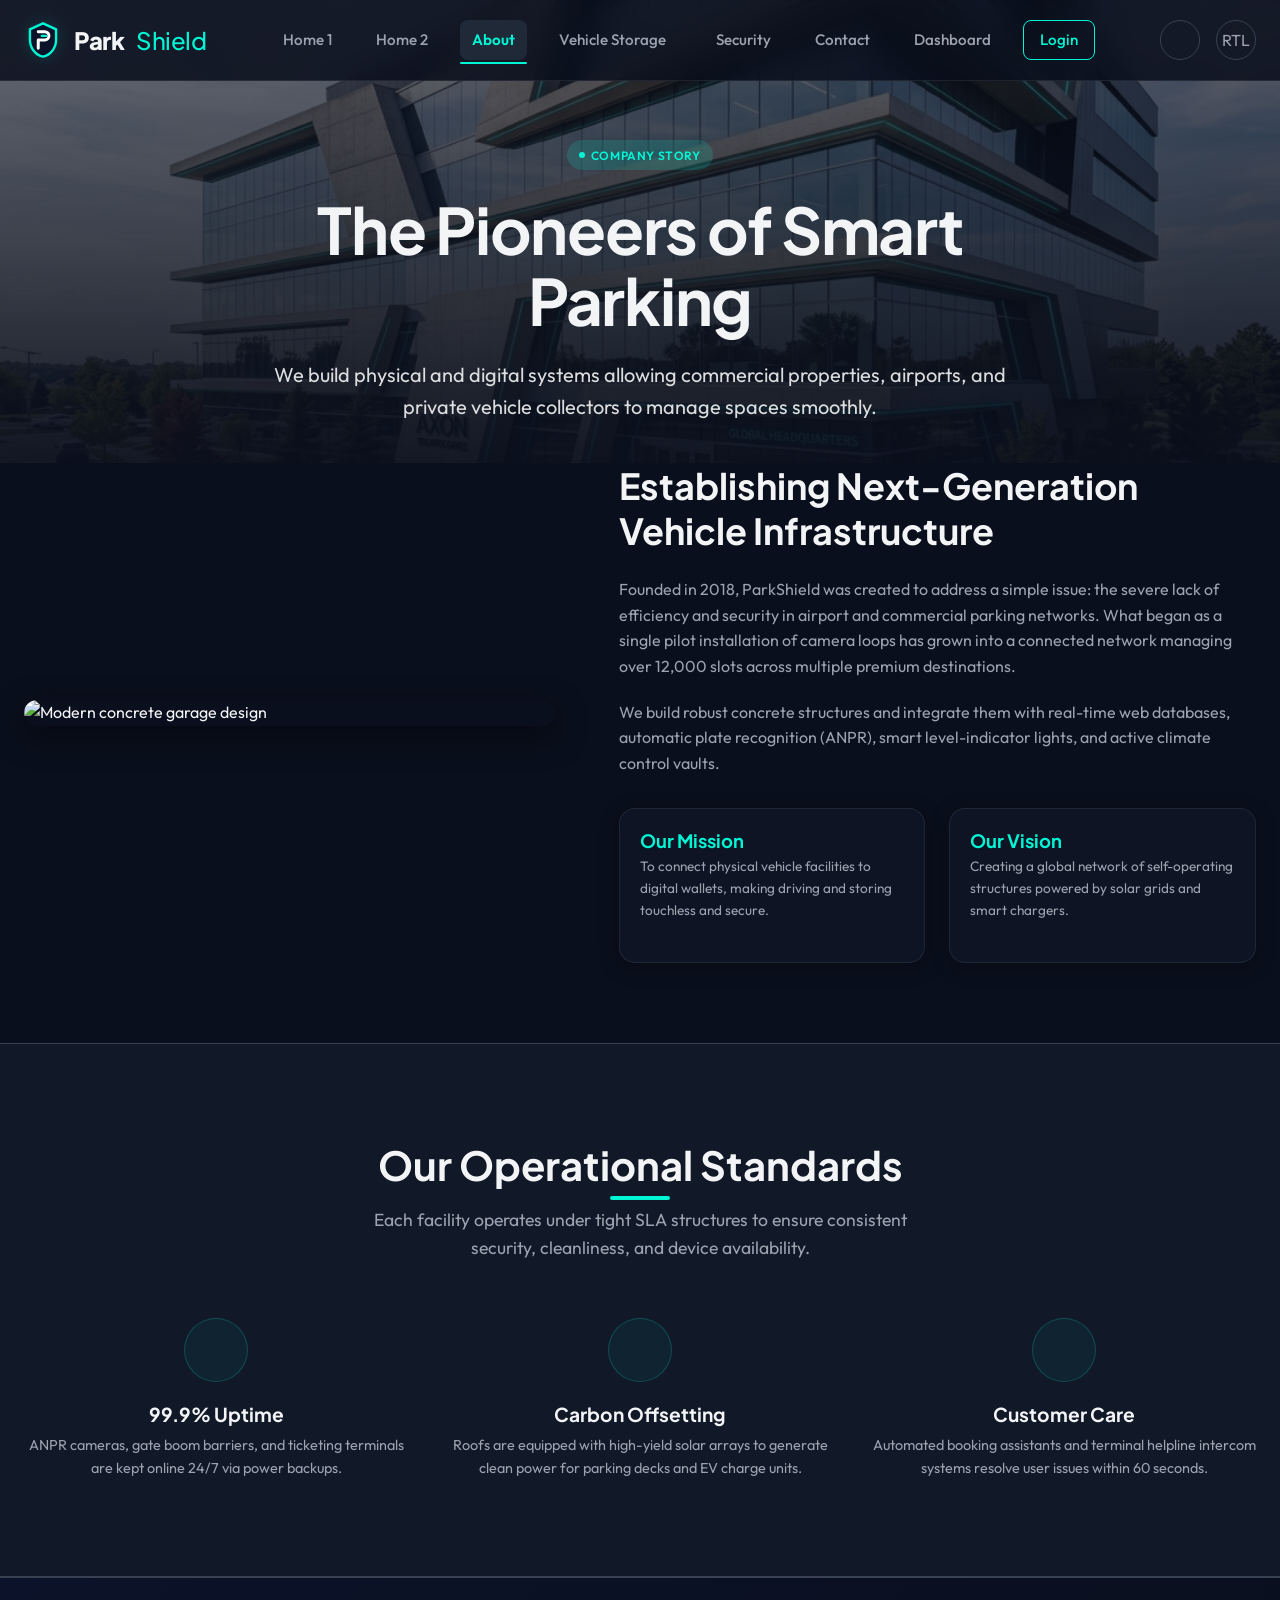
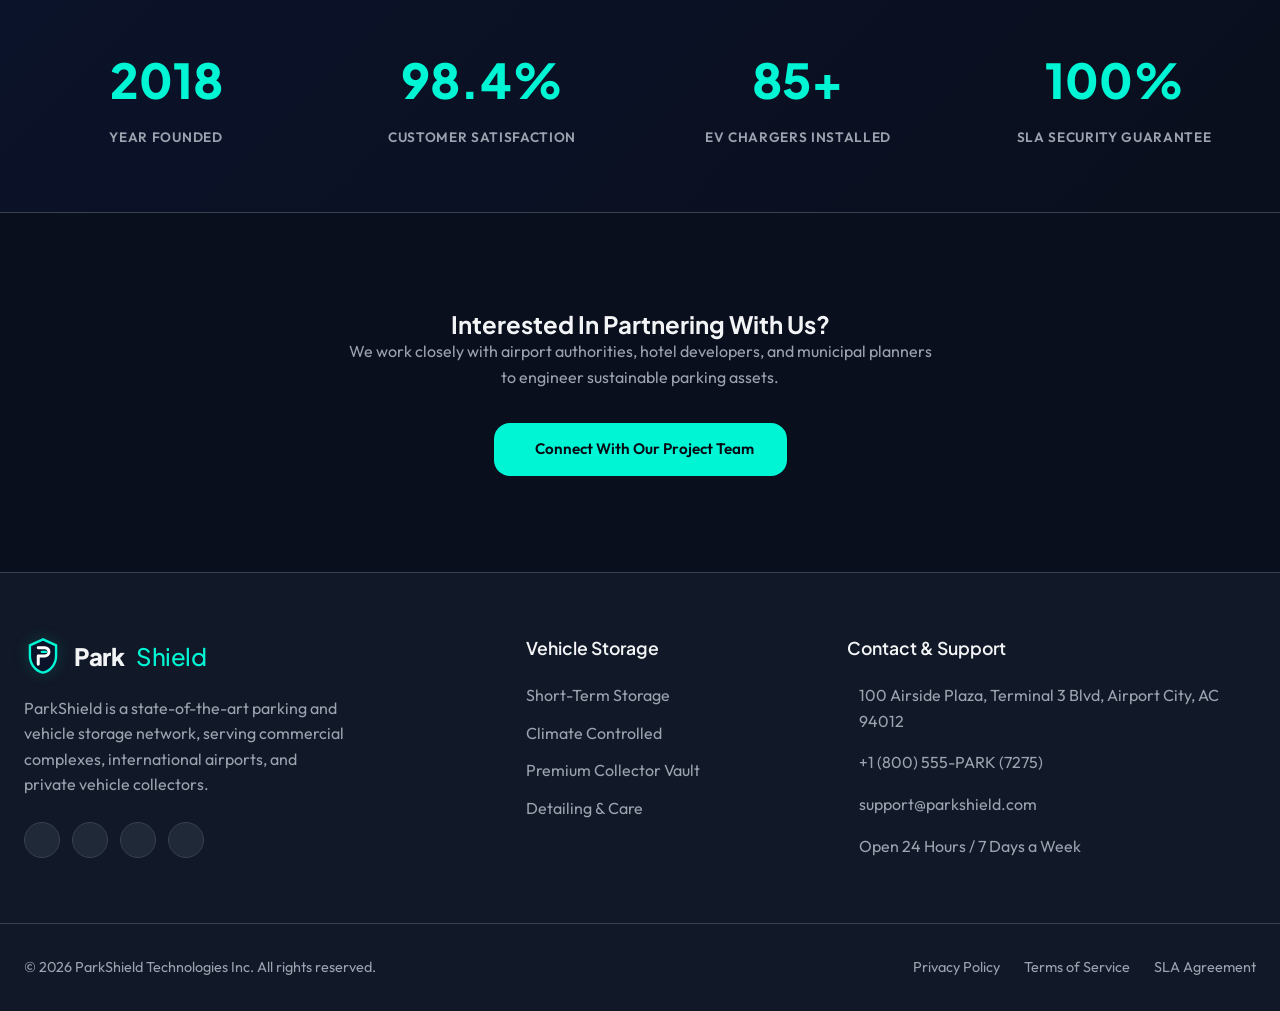
==== about.html @ 774e169b "index" ====
<!DOCTYPE html>
<html lang="en" data-theme="dark">
<head>
  <meta charset="UTF-8">
  <meta name="viewport" content="width=device-width, initial-scale=1.0">
  <title>ParkShield | Company History, Mission &amp; Standards</title>
  <meta name="description" content="Read the story behind ParkShield. From small local garages to international airport terminals, discover our mission to secure modern mobility infrastructure.">
  <link rel="stylesheet" href="styles.css">
  <link rel="icon" type="image/svg+xml" href="favicon.svg">
</head>
<body>

  <!-- Header / Navbar -->
  <header class="site-header">
    <div class="container navbar">
      <a href="index.html" class="logo">
        <svg class="logo-svg" viewBox="0 0 32 32" fill="none" xmlns="http://www.w3.org/2000/svg">
          <path d="M16 2L5 7v9c0 6.63 4.7 12.83 11 14 6.3-1.17 11-7.37 11-14V7L16 2z" fill="#0b132b" stroke="var(--color-accent)" stroke-width="2"/>
          <path d="M12 9h5.5a3.5 3.5 0 010 7H12v7" stroke="#ffffff" stroke-width="2.5" stroke-linecap="round" stroke-linejoin="round"/>
          <path d="M15 12.5h3.5" stroke="var(--color-accent)" stroke-width="2" stroke-linecap="round"/>
        </svg>
        Park<span>Shield</span>
      </a>
      
      <nav class="nav-container">
        <button class="mobile-menu-btn" id="mobile-menu-btn" aria-label="Toggle menu">
          <span></span>
          <span></span>
          <span></span>
        </button>
        <ul class="nav-menu" id="nav-menu">
          <li class="nav-item"><a href="index.html" class="nav-link">Home 1</a></li>
          <li class="nav-item"><a href="home2.html" class="nav-link">Home 2</a></li>
          <li class="nav-item"><a href="about.html" class="nav-link">About</a></li>
          
          <li class="nav-item">
            <a href="storage.html" class="nav-link">Vehicle Storage <i class="fas fa-chevron-down" style="font-size:0.75rem; margin-left:2px;"></i></a>
            <ul class="dropdown-menu">
              <li class="dropdown-item"><a href="storage.html#short-term">Short-Term Storage</a></li>
              <li class="dropdown-item"><a href="storage.html#long-term">Long-Term Storage</a></li>
              <li class="dropdown-item"><a href="storage.html#premium">Premium Storage</a></li>
            </ul>
          </li>
          
          <li class="nav-item"><a href="security.html" class="nav-link">Security</a></li>
          <li class="nav-item"><a href="contact.html" class="nav-link">Contact</a></li>
          <li class="nav-item"><a href="dashboard.html" class="nav-link">Dashboard</a></li>
          <li class="nav-item"><a href="login.html" class="nav-link" style="border:1px solid var(--color-accent); color:var(--color-accent); padding:0.4rem 1rem;">Login</a></li>
        </ul>
      </nav>
      
      <div class="navbar-actions">
        <button class="theme-toggle" id="theme-toggle" aria-label="Toggle Theme">
          <i class="fas fa-sun"></i>
        </button>
        <button class="rtl-toggle" id="rtl-toggle" aria-label="Toggle RTL">
          <span>RTL</span>
        </button>
      </div>
    </div>
  </header>

  <!-- Page Header -->
  <section class="hero-about">
    <div class="container hero-h2-content">
      <div class="badge badge-accent" style="margin-bottom: 1.5rem;">
        <span class="badge-dot"></span> Company Story
      </div>
      <h1>The Pioneers of Smart Parking</h1>
      <p>
        We build physical and digital systems allowing commercial properties, airports, and private vehicle collectors to manage spaces smoothly.
      </p>
    </div>
  </section>

  <!-- Company Story Row -->
  <section class="container" style="margin-bottom: 5rem;">
    <div class="about-company-row grid">
      <div>
        <img src="https://images.unsplash.com/photo-1590674899484-d5640e854abe?auto=format&fit=crop&w=800&q=80" alt="Modern concrete garage design" style="border-radius: var(--radius-lg); box-shadow: var(--shadow-lg); width:100%;">
      </div>
      <div>
        <h2>Establishing Next-Generation Vehicle Infrastructure</h2>
        <p>
          Founded in 2018, ParkShield was created to address a simple issue: the severe lack of efficiency and security in airport and commercial parking networks. What began as a single pilot installation of camera loops has grown into a connected network managing over 12,000 slots across multiple premium destinations.
        </p>
        <p>
          We build robust concrete structures and integrate them with real-time web databases, automatic plate recognition (ANPR), smart level-indicator lights, and active climate control vaults.
        </p>
        <div style="display:flex; gap:1.5rem; margin-top:2rem;">
          <div class="glass-card" style="padding:1.25rem; flex:1;">
            <h4 style="font-size:1.15rem; color:var(--color-accent); margin-bottom:0.25rem;">Our Mission</h4>
            <p style="font-size:0.85rem; color:var(--text-secondary);">To connect physical vehicle facilities to digital wallets, making driving and storing touchless and secure.</p>
          </div>
          <div class="glass-card" style="padding:1.25rem; flex:1;">
            <h4 style="font-size:1.15rem; color:var(--color-accent); margin-bottom:0.25rem;">Our Vision</h4>
            <p style="font-size:0.85rem; color:var(--text-secondary);">Creating a global network of self-operating structures powered by solar grids and smart chargers.</p>
          </div>
        </div>
      </div>
    </div>
  </section>

  <!-- Facility Standards & Expertise -->
  <section class="section-padding" style="background-color: var(--bg-secondary); border-top: 1px solid var(--border-color); border-bottom: 1px solid var(--border-color);">
    <div class="container">
      <div class="text-center">
        <h2 class="section-title">Our Operational Standards</h2>
        <p class="section-subtitle">
          Each facility operates under tight SLA structures to ensure consistent security, cleanliness, and device availability.
        </p>
      </div>

      <div class="grid" style="grid-template-columns: repeat(auto-fit, minmax(280px, 1fr)); gap: 2.5rem; margin-top: 1rem;">
        <div style="text-align: center;">
          <div style="width:64px; height:64px; border-radius:50%; background:rgba(0, 245, 212, 0.05); border:1px solid rgba(0, 245, 212, 0.2); display:flex; align-items:center; justify-content:center; margin:0 auto 1.25rem auto; color:var(--color-accent); font-size:1.5rem;">
            <i class="fas fa-arrows-spin"></i>
          </div>
          <h4 style="font-size:1.2rem; margin-bottom:0.5rem;">99.9% Uptime</h4>
          <p style="color:var(--text-secondary); font-size:0.9rem;">ANPR cameras, gate boom barriers, and ticketing terminals are kept online 24/7 via power backups.</p>
        </div>

        <div style="text-align: center;">
          <div style="width:64px; height:64px; border-radius:50%; background:rgba(0, 245, 212, 0.05); border:1px solid rgba(0, 245, 212, 0.2); display:flex; align-items:center; justify-content:center; margin:0 auto 1.25rem auto; color:var(--color-accent); font-size:1.5rem;">
            <i class="fas fa-droplet"></i>
          </div>
          <h4 style="font-size:1.2rem; margin-bottom:0.5rem;">Carbon Offsetting</h4>
          <p style="color:var(--text-secondary); font-size:0.9rem;">Roofs are equipped with high-yield solar arrays to generate clean power for parking decks and EV charge units.</p>
        </div>

        <div style="text-align: center;">
          <div style="width:64px; height:64px; border-radius:50%; background:rgba(0, 245, 212, 0.05); border:1px solid rgba(0, 245, 212, 0.2); display:flex; align-items:center; justify-content:center; margin:0 auto 1.25rem auto; color:var(--color-accent); font-size:1.5rem;">
            <i class="fas fa-heart-pulse"></i>
          </div>
          <h4 style="font-size:1.2rem; margin-bottom:0.5rem;">Customer Care</h4>
          <p style="color:var(--text-secondary); font-size:0.9rem;">Automated booking assistants and terminal helpline intercom systems resolve user issues within 60 seconds.</p>
        </div>
      </div>
    </div>
  </section>

  <!-- Metrics Statistics banner -->
  <section class="stats-banner">
    <div class="container stats-grid grid">
      <div class="stat-item">
        <div class="stat-value">2018</div>
        <div class="stat-label">Year Founded</div>
      </div>
      <div class="stat-item">
        <div class="stat-value">98.4%</div>
        <div class="stat-label">Customer Satisfaction</div>
      </div>
      <div class="stat-item">
        <div class="stat-value">85+</div>
        <div class="stat-label">EV Chargers Installed</div>
      </div>
      <div class="stat-item">
        <div class="stat-value">100%</div>
        <div class="stat-label">SLA Security Guarantee</div>
      </div>
    </div>
  </section>

  <!-- Final CTA Callout -->
  <section class="section-padding container text-center">
    <h2>Interested In Partnering With Us?</h2>
    <p style="color: var(--text-secondary); max-width:600px; margin: 0 auto 2rem auto;">
      We work closely with airport authorities, hotel developers, and municipal planners to engineer sustainable parking assets.
    </p>
    <a href="contact.html" class="btn btn-primary"><i class="fas fa-envelope-open-text"></i> Connect With Our Project Team</a>
  </section>

  <!-- Footer -->
  <footer class="site-footer">
    <div class="container footer-grid grid">
      <div class="footer-brand">
        <a href="index.html" class="logo">
          <svg class="logo-svg" viewBox="0 0 32 32" fill="none" xmlns="http://www.w3.org/2000/svg">
            <path d="M16 2L5 7v9c0 6.63 4.7 12.83 11 14 6.3-1.17 11-7.37 11-14V7L16 2z" fill="#0b132b" stroke="var(--color-accent)" stroke-width="2"/>
            <path d="M12 9h5.5a3.5 3.5 0 010 7H12v7" stroke="#ffffff" stroke-width="2.5" stroke-linecap="round" stroke-linejoin="round"/>
            <path d="M15 12.5h3.5" stroke="var(--color-accent)" stroke-width="2" stroke-linecap="round"/>
          </svg>
          Park<span>Shield</span>
        </a>
        <p class="footer-description">
          ParkShield is a state-of-the-art parking and vehicle storage network, serving commercial complexes, international airports, and private vehicle collectors.
        </p>
        <div class="social-links">
          <a href="#" class="social-link" aria-label="Facebook"><i class="fab fa-facebook-f"></i></a>
          <a href="#" class="social-link" aria-label="X"><i class="fab fa-x-twitter"></i></a>
          <a href="#" class="social-link" aria-label="Instagram"><i class="fab fa-instagram"></i></a>
          <a href="#" class="social-link" aria-label="LinkedIn"><i class="fab fa-linkedin-in"></i></a>
        </div>
      </div>
      
      <div>
        <h4 class="footer-title">Vehicle Storage</h4>
        <ul class="footer-links">
          <li class="footer-link"><a href="storage.html#short-term">Short-Term Storage</a></li>
          <li class="footer-link"><a href="storage.html#long-term">Climate Controlled</a></li>
          <li class="footer-link"><a href="storage.html#premium">Premium Collector Vault</a></li>
          <li class="footer-link"><a href="storage.html#protection">Detailing &amp; Care</a></li>
        </ul>
      </div>
      
      <div>
        <h4 class="footer-title">Contact &amp; Support</h4>
        <div class="footer-contact-item">
          <i class="fas fa-map-marker-alt footer-contact-icon"></i>
          <p>100 Airside Plaza, Terminal 3 Blvd, Airport City, AC 94012</p>
        </div>
        <div class="footer-contact-item">
          <i class="fas fa-phone footer-contact-icon"></i>
          <p>+1 (800) 555-PARK (7275)</p>
        </div>
        <div class="footer-contact-item">
          <i class="fas fa-envelope footer-contact-icon"></i>
          <p>support@parkshield.com</p>
        </div>
        <div class="footer-contact-item">
          <i class="fas fa-clock footer-contact-icon"></i>
          <p>Open 24 Hours / 7 Days a Week</p>
        </div>
      </div>
    </div>
    
    <div class="container footer-bottom">
      <p>&copy; 2026 ParkShield Technologies Inc. All rights reserved.</p>
      <div class="footer-bottom-links">
        <a href="#">Privacy Policy</a>
        <a href="#">Terms of Service</a>
        <a href="#">SLA Agreement</a>
      </div>
    </div>
  </footer>

  <script src="app.js"></script>
</body>
</html>
---- styles.css ----
/* ==========================================================================
   PREMIUM PARKING & STORAGE DESIGN SYSTEM (2026 AESTHETICS)
   ========================================================================== */

@import url('https://fonts.googleapis.com/css2?family=Outfit:wght@300;400;500;600;700;800&family=Plus+Jakarta+Sans:wght@400;500;600;700;800&display=swap');

:root {
  /* Fonts */
  --font-body: 'Outfit', sans-serif;
  --font-heading: 'Plus Jakarta Sans', sans-serif;

  /* Theme: Dark Mode (Default) */
  --bg-primary: #0a0f1d;
  --bg-secondary: #111827;
  --bg-tertiary: #1f2937;
  --border-color: #374151;
  --text-primary: #f3f4f6;
  --text-secondary: #9ca3af;
  --text-muted: #6b7280;
  
  /* Brand Colors */
  --color-primary: #0b132b;
  --color-accent: #00f5d4;       /* Electric Teal */
  --color-accent-hover: #00d2b4;
  --color-accent-rgb: 0, 245, 212;
  --color-amber: #f59e0b;        /* Subtle Amber status */
  --color-amber-hover: #d97706;
  --color-danger: #ef4444;       /* Red status */
  --color-success: #10b981;      /* Green status */
  --color-info: #3b82f6;
  
  /* Shadows & Glass */
  --glass-bg: rgba(17, 24, 39, 0.7);
  --glass-border: rgba(255, 255, 255, 0.08);
  --shadow-sm: 0 2px 4px rgba(0, 0, 0, 0.1);
  --shadow-md: 0 4px 20px rgba(0, 0, 0, 0.3);
  --shadow-lg: 0 10px 30px rgba(0, 0, 0, 0.5);
  --shadow-glow: 0 0 20px rgba(0, 245, 212, 0.25);
  
  /* Layout */
  --radius-sm: 8px;
  --radius-md: 16px;
  --radius-lg: 24px;
  --radius-xl: 32px;
  --container-width: 1280px;
  --transition-fast: 0.2s cubic-bezier(0.4, 0, 0.2, 1);
  --transition-normal: 0.3s cubic-bezier(0.4, 0, 0.2, 1);
  --transition-slow: 0.5s cubic-bezier(0.4, 0, 0.2, 1);
}

/* Light Theme Variables overrides */
[data-theme="light"] {
  --bg-primary: #f8fafc;
  --bg-secondary: #ffffff;
  --bg-tertiary: #f1f5f9;
  --border-color: #e2e8f0;
  --text-primary: #0f172a;
  --text-secondary: #475569;
  --text-muted: #94a3b8;
  
  --color-primary: #ffffff;
  --color-accent: #0ea5e9;       /* Electric Teal shifted for legibility */
  --color-accent-hover: #0284c7;
  --color-accent-rgb: 14, 165, 233;
  
  --glass-bg: rgba(255, 255, 255, 0.8);
  --glass-border: rgba(0, 0, 0, 0.06);
  --shadow-sm: 0 2px 4px rgba(0, 0, 0, 0.05);
  --shadow-md: 0 4px 20px rgba(0, 0, 0, 0.08);
  --shadow-lg: 0 10px 30px rgba(0, 0, 0, 0.12);
  --shadow-glow: 0 0 20px rgba(14, 165, 233, 0.15);
}

/* ==========================================================================
   RESET & CORE BASE
   ========================================================================== */

* {
  box-sizing: border-box;
  margin: 0;
  padding: 0;
}

html {
  font-size: 16px;
  scroll-behavior: smooth;
}

body {
  font-family: var(--font-body);
  background-color: var(--bg-primary);
  color: var(--text-primary);
  line-height: 1.6;
  overflow-x: hidden;
  transition: background-color var(--transition-normal), color var(--transition-normal);
}

h1, h2, h3, h4, h5, h6 {
  font-family: var(--font-heading);
  font-weight: 700;
  line-height: 1.25;
  color: var(--text-primary);
}

a {
  color: inherit;
  text-decoration: none;
  transition: color var(--transition-fast);
}

img {
  max-width: 100%;
  height: auto;
  display: block;
}

input, select, textarea, button {
  font-family: inherit;
  font-size: inherit;
  color: inherit;
  background: transparent;
  border: none;
  outline: none;
}

button {
  cursor: pointer;
}

/* ==========================================================================
   LAYOUT UTILITIES
   ========================================================================== */

.container {
  width: 100%;
  max-width: var(--container-width);
  margin-left: auto;
  margin-right: auto;
  padding-left: 1.5rem;
  padding-right: 1.5rem;
}

.section-padding {
  padding-top: 6rem;
  padding-bottom: 6rem;
}

.flex { display: flex; }
.align-center { align-items: center; }
.justify-between { justify-content: space-between; }
.grid { display: grid; }
.text-center { text-align: center; }
.text-right { text-align: right; }
.text-left { text-align: left; }

.section-title {
  font-size: 2.5rem;
  margin-bottom: 1rem;
  position: relative;
  display: inline-block;
}

.section-title::after {
  content: '';
  position: absolute;
  bottom: -10px;
  left: 50%;
  transform: translateX(-50%);
  width: 60px;
  height: 4px;
  background: var(--color-accent);
  border-radius: 2px;
}

.section-title.left-align::after {
  left: 0;
  transform: none;
}

.section-subtitle {
  font-size: 1.1rem;
  color: var(--text-secondary);
  max-width: 600px;
  margin: 0 auto 3.5rem auto;
}

/* Status Badges */
.badge {
  display: inline-flex;
  align-items: center;
  gap: 0.35rem;
  padding: 0.35rem 0.75rem;
  font-size: 0.75rem;
  font-weight: 600;
  text-transform: uppercase;
  border-radius: 50px;
  letter-spacing: 0.05em;
}

.badge-dot {
  width: 6px;
  height: 6px;
  border-radius: 50%;
  display: inline-block;
}

.badge-success { background: rgba(16, 185, 129, 0.15); color: var(--color-success); }
.badge-success .badge-dot { background: var(--color-success); }

.badge-warning { background: rgba(245, 158, 11, 0.15); color: var(--color-amber); }
.badge-warning .badge-dot { background: var(--color-amber); }

.badge-danger { background: rgba(239, 68, 68, 0.15); color: var(--color-danger); }
.badge-danger .badge-dot { background: var(--color-danger); }

.badge-info { background: rgba(59, 130, 246, 0.15); color: var(--color-info); }
.badge-info .badge-dot { background: var(--color-info); }

.badge-accent { background: rgba(0, 245, 212, 0.15); color: var(--color-accent); }
.badge-accent .badge-dot { background: var(--color-accent); }

/* Buttons */
.btn {
  display: inline-flex;
  align-items: center;
  justify-content: center;
  gap: 0.5rem;
  padding: 0.85rem 2rem;
  font-weight: 600;
  border-radius: var(--radius-md);
  transition: all var(--transition-normal);
  font-size: 0.95rem;
  border: 1px solid transparent;
}

.btn-primary {
  background: var(--color-accent);
  color: #050a14;
}

.btn-primary:hover {
  background: var(--color-accent-hover);
  transform: translateY(-2px);
  box-shadow: var(--shadow-glow);
}

.btn-secondary {
  background: transparent;
  color: var(--text-primary);
  border-color: var(--border-color);
}

.btn-secondary:hover {
  background: var(--bg-tertiary);
  border-color: var(--text-secondary);
  transform: translateY(-2px);
}

.btn-accent {
  background: rgba(0, 245, 212, 0.08);
  color: var(--color-accent);
  border-color: rgba(0, 245, 212, 0.3);
}

.btn-accent:hover {
  background: var(--color-accent);
  color: #050a14;
  transform: translateY(-2px);
  box-shadow: var(--shadow-glow);
}

/* Glass Card */
.glass-card {
  background: var(--glass-bg);
  border: 1px solid var(--glass-border);
  backdrop-filter: blur(16px);
  -webkit-backdrop-filter: blur(16px);
  border-radius: var(--radius-md);
  box-shadow: var(--shadow-md);
  transition: all var(--transition-normal);
}

.glass-card:hover {
  border-color: rgba(0, 245, 212, 0.25);
  box-shadow: var(--shadow-lg), 0 0 20px rgba(0, 245, 212, 0.05);
  transform: translateY(-4px);
}

/* ==========================================================================
   GLOBAL HEADER (NAVBAR)
   ========================================================================== */

.site-header {
  position: fixed;
  top: 0;
  left: 0;
  width: 100%;
  z-index: 1000;
  background: rgba(10, 15, 29, 0.85);
  backdrop-filter: blur(12px);
  -webkit-backdrop-filter: blur(12px);
  border-bottom: 1px solid var(--glass-border);
  transition: all var(--transition-normal);
}

[data-theme="light"] .site-header {
  background: rgba(255, 255, 255, 0.85);
}

.navbar {
  height: 80px;
  display: flex;
  align-items: center;
  justify-content: space-between;
}

.logo {
  display: flex;
  align-items: center;
  gap: 0.75rem;
  font-family: var(--font-heading);
  font-weight: 800;
  font-size: 1.5rem;
  color: var(--text-primary);
  letter-spacing: -0.02em;
}

.logo span {
  color: var(--color-accent);
  font-weight: 500;
}

.logo-svg {
  width: 38px;
  height: 38px;
  filter: drop-shadow(0 0 8px rgba(0, 245, 212, 0.15));
  transition: transform var(--transition-normal);
}

.logo:hover .logo-svg {
  transform: scale(1.08) rotate(-4deg);
}

.nav-menu {
  display: flex;
  align-items: center;
  gap: 1.25rem;
  list-style: none;
}

.nav-link {
  font-size: 0.95rem;
  font-weight: 500;
  color: var(--text-secondary);
  padding: 0.5rem 0.75rem;
  border-radius: var(--radius-sm);
  display: flex;
  align-items: center;
  gap: 0.25rem;
}

.nav-link:hover, .nav-item.active .nav-link {
  color: var(--text-primary);
  background: var(--bg-tertiary);
}

/* Dropdown styling */
.nav-item {
  position: relative;
}

.dropdown-menu {
  position: absolute;
  top: 100%;
  left: 0;
  background: var(--bg-secondary);
  border: 1px solid var(--border-color);
  border-radius: var(--radius-md);
  padding: 0.75rem;
  min-width: 220px;
  list-style: none;
  opacity: 0;
  visibility: hidden;
  transform: translateY(10px);
  transition: all var(--transition-fast);
  box-shadow: var(--shadow-lg);
  z-index: 100;
}

.nav-item:hover .dropdown-menu {
  opacity: 1;
  visibility: visible;
  transform: translateY(0);
}

.dropdown-item a {
  display: block;
  padding: 0.6rem 1rem;
  border-radius: var(--radius-sm);
  font-size: 0.9rem;
  color: var(--text-secondary);
}

.dropdown-item a:hover {
  background: var(--bg-tertiary);
  color: var(--color-accent);
}

.navbar-actions {
  display: flex;
  align-items: center;
  gap: 1rem;
}

.theme-toggle, .rtl-toggle {
  width: 40px;
  height: 40px;
  border-radius: 50%;
  border: 1px solid var(--border-color);
  display: flex;
  align-items: center;
  justify-content: center;
  color: var(--text-secondary);
  transition: all var(--transition-fast);
}

.theme-toggle:hover, .rtl-toggle:hover {
  background: var(--bg-tertiary);
  color: var(--text-primary);
  border-color: var(--color-accent);
}

/* Mobile Menu Button */
.mobile-menu-btn {
  display: none;
  flex-direction: column;
  justify-content: space-between;
  width: 24px;
  height: 18px;
}

.mobile-menu-btn span {
  display: block;
  height: 2px;
  width: 100%;
  background-color: var(--text-primary);
  border-radius: 2px;
  transition: all var(--transition-fast);
}

/* ==========================================================================
   FOOTER
   ========================================================================== */

.site-footer {
  background: var(--bg-secondary);
  border-top: 1px solid var(--border-color);
  padding-top: 4rem;
  padding-bottom: 2rem;
  color: var(--text-secondary);
}

.footer-grid {
  grid-template-columns: 2fr 1.2fr 1.8fr;
  gap: 3rem;
  margin-bottom: 3rem;
}

.footer-brand .logo {
  margin-bottom: 1.25rem;
}

.footer-description {
  margin-bottom: 1.5rem;
  max-width: 320px;
}

.social-links {
  display: flex;
  gap: 0.75rem;
}

.social-link {
  width: 36px;
  height: 36px;
  border-radius: 50%;
  background: var(--bg-tertiary);
  display: flex;
  align-items: center;
  justify-content: center;
  border: 1px solid var(--border-color);
  color: var(--text-secondary);
}

.social-link:hover {
  background: var(--color-accent);
  color: #050a14;
  border-color: var(--color-accent);
  transform: translateY(-2px);
}

.footer-title {
  color: var(--text-primary);
  font-size: 1.1rem;
  margin-bottom: 1.5rem;
  font-weight: 600;
}

.footer-links {
  list-style: none;
}

.footer-link {
  margin-bottom: 0.75rem;
}

.footer-link a:hover {
  color: var(--color-accent);
  padding-left: 4px;
}

.footer-contact-item {
  display: flex;
  gap: 0.75rem;
  margin-bottom: 1rem;
  align-items: flex-start;
}

.footer-contact-icon {
  color: var(--color-accent);
  margin-top: 0.2rem;
}

.footer-bottom {
  border-top: 1px solid var(--border-color);
  padding-top: 2rem;
  display: flex;
  justify-content: space-between;
  align-items: center;
  font-size: 0.9rem;
}

.footer-bottom-links {
  display: flex;
  gap: 1.5rem;
}

.footer-bottom-links a:hover {
  color: var(--color-accent);
}

/* ==========================================================================
   PUBLIC PAGES ELEMENTS
   ========================================================================== */

/* Hero Booking Section (Home 1) */
.hero-h1 {
  padding-top: 120px;
  min-height: 90vh;
  position: relative;
  display: flex;
  align-items: center;
  background-image: linear-gradient(180deg, rgba(10, 15, 29, 0.4) 0%, rgba(10, 15, 29, 0.95) 100%), url('parking_deck_entrance.jpg');
  background-size: cover;
  background-position: center;
  color: #ffffff;
}

[data-theme="light"] .hero-h1 {
  background-image: linear-gradient(180deg, rgba(248, 250, 252, 0.3) 0%, rgba(248, 250, 252, 1) 100%), url('parking_deck_entrance.jpg');
}

.hero-grid {
  grid-template-columns: 1.2fr 0.8fr;
  gap: 4rem;
  align-items: center;
  width: 100%;
}

.hero-text h1 {
  font-size: 3.5rem;
  line-height: 1.15;
  margin-bottom: 1.5rem;
  letter-spacing: -0.02em;
}

.hero-text h1 span {
  color: var(--color-accent);
}

.hero-text p {
  font-size: 1.2rem;
  color: rgba(255, 255, 255, 0.8);
  margin-bottom: 2rem;
  max-width: 580px;
}

[data-theme="light"] .hero-text p {
  color: var(--text-secondary);
}

.hero-text .badge-accent {
  margin-bottom: 1.5rem;
}

/* Booking Search Box widget */
.booking-widget-box {
  padding: 2rem;
  width: 100%;
}

.booking-widget-box h3 {
  font-size: 1.5rem;
  margin-bottom: 1.5rem;
  display: flex;
  align-items: center;
  gap: 0.5rem;
}

.widget-form-group {
  margin-bottom: 1.25rem;
}

.widget-form-group label {
  display: block;
  font-size: 0.85rem;
  font-weight: 600;
  text-transform: uppercase;
  letter-spacing: 0.05em;
  color: var(--text-secondary);
  margin-bottom: 0.5rem;
}

.widget-input-wrapper {
  position: relative;
  background: var(--bg-tertiary);
  border: 1px solid var(--border-color);
  border-radius: var(--radius-md);
  display: flex;
  align-items: center;
  padding: 0.75rem 1rem;
  transition: all var(--transition-fast);
}

.widget-input-wrapper i {
  color: var(--color-accent);
  margin-right: 0.75rem;
}

.widget-input-wrapper select,
.widget-input-wrapper input {
  width: 100%;
  color: var(--text-primary);
  font-size: 0.95rem;
  font-weight: 500;
}

.widget-input-wrapper:focus-within {
  border-color: var(--color-accent);
  box-shadow: 0 0 10px rgba(0, 245, 212, 0.1);
}

/* Categories Display Card Grid */
.categories-grid {
  grid-template-columns: repeat(auto-fit, minmax(280px, 1fr));
  gap: 2rem;
}

.category-card {
  padding: 2.5rem 2rem;
  text-align: center;
}

.category-icon {
  width: 64px;
  height: 64px;
  border-radius: 16px;
  background: rgba(0, 245, 212, 0.08);
  border: 1px solid rgba(0, 245, 212, 0.2);
  display: flex;
  align-items: center;
  justify-content: center;
  font-size: 1.75rem;
  color: var(--color-accent);
  margin: 0 auto 1.5rem auto;
  transition: all var(--transition-normal);
}

.category-card:hover .category-icon {
  background: var(--color-accent);
  color: #050a14;
  transform: rotateY(180deg);
}

.category-card h3 {
  font-size: 1.3rem;
  margin-bottom: 0.75rem;
}

.category-card p {
  color: var(--text-secondary);
  font-size: 0.95rem;
  margin-bottom: 1.5rem;
}

/* Process Timeline (How Parking Reservation Works) */
.timeline-flow {
  grid-template-columns: repeat(4, 1fr);
  gap: 2rem;
  position: relative;
  margin-top: 2rem;
}

.timeline-flow::after {
  content: '';
  position: absolute;
  top: 50px;
  left: 10%;
  right: 10%;
  height: 2px;
  background: var(--border-color);
  z-index: 1;
}

.timeline-step {
  text-align: center;
  position: relative;
  z-index: 2;
}

.step-number {
  width: 60px;
  height: 60px;
  border-radius: 50%;
  background: var(--bg-secondary);
  border: 2px solid var(--color-accent);
  color: var(--color-accent);
  font-family: var(--font-heading);
  font-weight: 700;
  font-size: 1.25rem;
  display: flex;
  align-items: center;
  justify-content: center;
  margin: 0 auto 1.5rem auto;
  box-shadow: var(--shadow-sm);
  transition: all var(--transition-normal);
}

.timeline-step:hover .step-number {
  background: var(--color-accent);
  color: #050a14;
  box-shadow: var(--shadow-glow);
}

.timeline-step h4 {
  font-size: 1.15rem;
  margin-bottom: 0.5rem;
}

.timeline-step p {
  color: var(--text-secondary);
  font-size: 0.9rem;
}

/* Statistics facility counts */
.stats-banner {
  background: linear-gradient(135deg, rgba(11, 19, 43, 0.9) 0%, rgba(10, 15, 29, 0.95) 100%);
  border-top: 1px solid var(--border-color);
  border-bottom: 1px solid var(--border-color);
  padding: 4rem 0;
}

.stats-grid {
  grid-template-columns: repeat(4, 1fr);
  gap: 2rem;
}

.stat-item {
  text-align: center;
}

.stat-value {
  font-size: 3rem;
  font-weight: 800;
  font-family: var(--font-heading);
  color: var(--color-accent);
  margin-bottom: 0.5rem;
}

.stat-label {
  color: var(--text-secondary);
  text-transform: uppercase;
  font-size: 0.85rem;
  font-weight: 600;
  letter-spacing: 0.05em;
}

/* Testimonial slider / grid cards */
.testimonials-grid {
  grid-template-columns: repeat(auto-fit, minmax(320px, 1fr));
  gap: 2rem;
}

.testimonial-card {
  padding: 2rem;
  display: flex;
  flex-direction: column;
  height: 100%;
}

.rating-stars {
  color: var(--color-amber);
  font-size: 1rem;
  margin-bottom: 1rem;
}

.testimonial-text {
  font-style: italic;
  color: var(--text-secondary);
  margin-bottom: 1.5rem;
  font-size: 0.95rem;
}

.testimonial-user {
  display: flex;
  align-items: center;
  gap: 1rem;
  margin-top: auto;
}

.testimonial-avatar {
  width: 50px;
  height: 50px;
  border-radius: 50%;
  object-fit: cover;
  border: 2px solid var(--color-accent);
}

.testimonial-user-info h4 {
  font-size: 1rem;
  margin-bottom: 0.15rem;
}

.testimonial-user-info span {
  font-size: 0.8rem;
  color: var(--text-muted);
}

/* CTA callouts */
.cta-banner {
  background: linear-gradient(135deg, rgba(0, 245, 212, 0.1) 0%, rgba(10, 15, 29, 0.4) 100%);
  border: 1px solid rgba(0, 245, 212, 0.2);
  border-radius: var(--radius-lg);
  padding: 4rem;
  text-align: center;
  max-width: 900px;
  margin: 0 auto;
}

.cta-banner h2 {
  font-size: 2.25rem;
  margin-bottom: 1rem;
}

.cta-banner p {
  color: var(--text-secondary);
  max-width: 600px;
  margin: 0 auto 2rem auto;
}

/* ==========================================================================
   HOME 2 SPECIFIC
   ========================================================================== */

.hero-h2 {
  padding-top: 140px;
  min-height: 80vh;
  position: relative;
  display: flex;
  align-items: center;
  background-image: linear-gradient(180deg, rgba(10, 15, 29, 0.5) 0%, rgba(10, 15, 29, 0.95) 100%), url('parking_deck_entrance.jpg');
  background-size: cover;
  background-position: center;
  color: #ffffff;
}

[data-theme="light"] .hero-h2 {
  background-image: linear-gradient(180deg, rgba(248, 250, 252, 0.4) 0%, rgba(248, 250, 252, 1) 100%), url('parking_deck_entrance.jpg');
}

.hero-security {
  padding-top: 140px;
  min-height: 50vh;
  position: relative;
  display: flex;
  align-items: center;
  background-image: linear-gradient(180deg, rgba(10, 15, 29, 0.6) 0%, rgba(10, 15, 29, 0.95) 100%), url('security_hero_bg.jpg');
  background-size: cover;
  background-position: center;
  color: #ffffff;
}

[data-theme="light"] .hero-security {
  background-image: linear-gradient(180deg, rgba(248, 250, 252, 0.65) 0%, rgba(248, 250, 252, 1) 100%), url('security_hero_bg.jpg');
}

.hero-about {
  padding-top: 140px;
  min-height: 50vh;
  position: relative;
  display: flex;
  align-items: center;
  background-image: linear-gradient(180deg, rgba(10, 15, 29, 0.6) 0%, rgba(10, 15, 29, 0.95) 100%), url('about_hero_bg.jpg');
  background-size: cover;
  background-position: center;
  color: #ffffff;
}

[data-theme="light"] .hero-about {
  background-image: linear-gradient(180deg, rgba(248, 250, 252, 0.65) 0%, rgba(248, 250, 252, 1) 100%), url('about_hero_bg.jpg');
}

.hero-contact {
  padding-top: 140px;
  min-height: 50vh;
  position: relative;
  display: flex;
  align-items: center;
  background-image: linear-gradient(180deg, rgba(10, 15, 29, 0.6) 0%, rgba(10, 15, 29, 0.95) 100%), url('contact_hero_bg.jpg');
  background-size: cover;
  background-position: center;
  color: #ffffff;
}

[data-theme="light"] .hero-contact {
  background-image: linear-gradient(180deg, rgba(248, 250, 252, 0.65) 0%, rgba(248, 250, 252, 1) 100%), url('contact_hero_bg.jpg');
}

.hero-h2-content {
  max-width: 800px;
  margin: 0 auto;
  text-align: center;
}

.hero-h2-content h1 {
  font-size: 4rem;
  line-height: 1.1;
  margin-bottom: 1.5rem;
  letter-spacing: -0.02em;
}

.hero-h2-content h1 span {
  color: var(--color-accent);
}

.hero-h2-content p {
  font-size: 1.25rem;
  color: rgba(255, 255, 255, 0.85);
  margin-bottom: 2.5rem;
}

[data-theme="light"] .hero-h2-content p {
  color: var(--text-secondary);
}

.hero-h2-actions {
  display: flex;
  gap: 1.5rem;
  justify-content: center;
}

/* Plan Cards */
.pricing-grid {
  grid-template-columns: repeat(auto-fit, minmax(300px, 1fr));
  gap: 2rem;
  margin-bottom: 3.5rem;
}

.pricing-card {
  padding: 3rem 2rem;
  position: relative;
  overflow: hidden;
}

.pricing-card.premium-plan {
  border-color: var(--color-accent);
  background: linear-gradient(180deg, rgba(0, 245, 212, 0.04) 0%, rgba(10, 15, 29, 0.6) 100%);
  transform: translateY(-8px);
}

.pricing-card.premium-plan:hover {
  box-shadow: 0 15px 40px rgba(0, 245, 212, 0.15);
}

.premium-badge {
  position: absolute;
  top: 20px;
  right: -30px;
  background: var(--color-accent);
  color: #050a14;
  font-size: 0.75rem;
  font-weight: 700;
  padding: 0.25rem 2.5rem;
  transform: rotate(45deg);
  text-transform: uppercase;
}

.plan-name {
  font-size: 1.25rem;
  text-transform: uppercase;
  letter-spacing: 0.05em;
  color: var(--text-secondary);
  margin-bottom: 1rem;
}

.plan-price {
  font-size: 2.5rem;
  font-weight: 800;
  color: var(--text-primary);
  margin-bottom: 1.5rem;
  font-family: var(--font-heading);
}

.plan-price span {
  font-size: 1rem;
  font-weight: 500;
  color: var(--text-secondary);
}

.plan-features {
  list-style: none;
  margin-bottom: 2.5rem;
}

.plan-features li {
  display: flex;
  align-items: center;
  gap: 0.75rem;
  margin-bottom: 0.75rem;
  font-size: 0.95rem;
  color: var(--text-secondary);
}

.plan-features li i {
  color: var(--color-accent);
}

/* Comparison Table */
.comparison-table-wrapper {
  overflow-x: auto;
  margin-bottom: 4rem;
  border-radius: var(--radius-md);
  border: 1px solid var(--border-color);
}

.comparison-table {
  width: 100%;
  border-collapse: collapse;
  text-align: left;
  min-width: 800px;
}

.comparison-table th, .comparison-table td {
  padding: 1.25rem 1.5rem;
  border-bottom: 1px solid var(--border-color);
}

.comparison-table th {
  background: var(--bg-secondary);
  font-weight: 700;
  color: var(--text-primary);
}

.comparison-table tr:last-child td {
  border-bottom: none;
}

.comparison-table tbody tr:hover {
  background: rgba(255, 255, 255, 0.02);
}

.comparison-table i.fa-check {
  color: var(--color-accent);
}

.comparison-table i.fa-times {
  color: var(--text-muted);
}

/* Gallery Grid */
.gallery-grid {
  grid-template-columns: repeat(6, 1fr);
  grid-template-rows: repeat(2, 220px);
  gap: 1rem;
}

.gallery-item {
  position: relative;
  overflow: hidden;
  border-radius: var(--radius-md);
}

.gallery-item img {
  width: 100%;
  height: 100%;
  object-fit: cover;
  transition: transform var(--transition-slow);
}

.gallery-item:hover img {
  transform: scale(1.1);
}

.gallery-item-overlay {
  position: absolute;
  inset: 0;
  background: linear-gradient(180deg, rgba(0,0,0,0) 50%, rgba(10, 15, 29, 0.85) 100%);
  display: flex;
  align-items: flex-end;
  padding: 1.5rem;
  opacity: 0;
  transition: opacity var(--transition-normal);
}

.gallery-item:hover .gallery-item-overlay {
  opacity: 1;
}

.gallery-item-overlay h4 {
  color: #ffffff;
  font-size: 1.1rem;
}

.gallery-g1 { grid-column: span 3; }
.gallery-g2 { grid-column: span 3; }
.gallery-g3 { grid-column: span 2; }
.gallery-g4 { grid-column: span 2; }
.gallery-g5 { grid-column: span 2; }

/* ==========================================================================
   PARKING PAGE SPECIFIC
   ========================================================================== */

/* Visual Parking Grid Layout */
.parking-deck-view {
  background: var(--bg-secondary);
  border: 1px solid var(--border-color);
  border-radius: var(--radius-lg);
  padding: 3rem;
  margin-top: 3rem;
}

.deck-legend {
  display: flex;
  flex-wrap: wrap;
  gap: 1.5rem;
  justify-content: center;
  margin-bottom: 3rem;
  padding-bottom: 2rem;
  border-bottom: 1px solid var(--border-color);
}

.legend-item {
  display: flex;
  align-items: center;
  gap: 0.5rem;
  font-size: 0.9rem;
  font-weight: 500;
}

.legend-color {
  width: 18px;
  height: 18px;
  border-radius: 4px;
}

.legend-color.available { background: var(--bg-tertiary); border: 1px solid var(--border-color); }
.legend-color.reserved { background: var(--color-amber); }
.legend-color.occupied { background: var(--color-danger); }
.legend-color.premium { background: linear-gradient(135deg, #a855f7 0%, #6366f1 100%); }
.legend-color.ev { background: var(--color-accent); }
.legend-color.accessible { background: var(--color-info); }

.deck-floors {
  display: flex;
  gap: 1rem;
  justify-content: center;
  margin-bottom: 2.5rem;
}

.floor-btn {
  padding: 0.5rem 1.5rem;
  border-radius: var(--radius-sm);
  background: var(--bg-tertiary);
  border: 1px solid var(--border-color);
  font-weight: 600;
  transition: all var(--transition-fast);
}

.floor-btn.active, .floor-btn:hover {
  background: var(--color-accent);
  color: #050a14;
  border-color: var(--color-accent);
}

.slots-grid {
  grid-template-columns: repeat(8, 1fr);
  gap: 1rem;
}

.parking-slot-card {
  aspect-ratio: 1 / 1.3;
  border-radius: 8px;
  border: 2px dashed var(--border-color);
  background: rgba(255, 255, 255, 0.01);
  display: flex;
  flex-direction: column;
  align-items: center;
  justify-content: space-between;
  padding: 0.75rem 0.5rem;
  transition: all var(--transition-normal);
  position: relative;
  cursor: pointer;
}

.slot-name {
  font-weight: 700;
  font-size: 1rem;
  color: var(--text-primary);
}

.slot-status-icon {
  font-size: 1.2rem;
  color: var(--text-muted);
}

.slot-badge-type {
  font-size: 0.65rem;
  font-weight: 600;
  padding: 0.15rem 0.35rem;
  border-radius: 4px;
  text-transform: uppercase;
}

/* Grid slot states */
.parking-slot-card.available {
  border-style: solid;
  border-color: var(--border-color);
  background: var(--bg-tertiary);
}

.parking-slot-card.available:hover {
  border-color: var(--color-accent);
  transform: translateY(-2px);
  box-shadow: 0 4px 10px rgba(0, 245, 212, 0.1);
}

.parking-slot-card.reserved {
  border-style: solid;
  border-color: var(--color-amber);
  background: rgba(245, 158, 11, 0.1);
  cursor: not-allowed;
}

.parking-slot-card.reserved .slot-name { color: var(--color-amber); }
.parking-slot-card.reserved .slot-status-icon { color: var(--color-amber); }

.parking-slot-card.occupied {
  border-style: solid;
  border-color: var(--color-danger);
  background: rgba(239, 68, 68, 0.08);
  cursor: not-allowed;
}

.parking-slot-card.occupied .slot-name { color: var(--color-danger); }
.parking-slot-card.occupied .slot-status-icon { color: var(--color-danger); }

.parking-slot-card.premium {
  border-style: solid;
  border-color: #8b5cf6;
  background: rgba(139, 92, 246, 0.08);
}

.parking-slot-card.premium:hover {
  border-color: #8b5cf6;
  transform: translateY(-2px);
  box-shadow: 0 4px 10px rgba(139, 92, 246, 0.15);
}

.parking-slot-card.premium .slot-name { color: #a78bfa; }
.parking-slot-card.premium .slot-status-icon { color: #a78bfa; }

.parking-slot-card.ev {
  border-style: solid;
  border-color: var(--color-accent);
  background: rgba(0, 245, 212, 0.08);
}

.parking-slot-card.ev:hover {
  transform: translateY(-2px);
  box-shadow: 0 4px 10px rgba(0, 245, 212, 0.15);
}

.parking-slot-card.ev .slot-name { color: var(--color-accent); }
.parking-slot-card.ev .slot-status-icon { color: var(--color-accent); }

.parking-slot-card.accessible {
  border-style: solid;
  border-color: var(--color-info);
  background: rgba(59, 130, 246, 0.08);
}

.parking-slot-card.accessible:hover {
  transform: translateY(-2px);
  box-shadow: 0 4px 10px rgba(59, 130, 246, 0.15);
}

.parking-slot-card.accessible .slot-name { color: #60a5fa; }
.parking-slot-card.accessible .slot-status-icon { color: #60a5fa; }

/* Selected slot feedback class */
.parking-slot-card.selected {
  border-color: var(--color-accent) !important;
  background: var(--color-accent) !important;
  transform: scale(1.05);
  box-shadow: var(--shadow-glow);
}

.parking-slot-card.selected * {
  color: #050a14 !important;
}

/* ==========================================================================
   VEHICLE STORAGE SPECIFIC
   ========================================================================== */

.storage-grid-detail {
  grid-template-columns: 1fr 1fr;
  gap: 4rem;
  align-items: center;
  margin-bottom: 5rem;
}

.storage-grid-detail:nth-child(even) {
  direction: rtl;
}

.storage-grid-detail:nth-child(even) .storage-text-side {
  direction: ltr;
}

.storage-image-side {
  position: relative;
}

.storage-image-side img {
  border-radius: var(--radius-lg);
  box-shadow: var(--shadow-lg);
}

.storage-badge-float {
  position: absolute;
  bottom: 20px;
  right: 20px;
  background: var(--bg-secondary);
  border: 1px solid var(--color-accent);
  padding: 1rem 1.5rem;
  border-radius: var(--radius-md);
  box-shadow: var(--shadow-md);
  display: flex;
  align-items: center;
  gap: 0.75rem;
}

/* ==========================================================================
   SECURITY PAGE ELEMENTS
   ========================================================================== */

.security-highlights-grid {
  grid-template-columns: repeat(auto-fit, minmax(250px, 1fr));
  gap: 2rem;
}

.security-card {
  padding: 2rem;
}

.security-card-icon {
  font-size: 2.25rem;
  color: var(--color-accent);
  margin-bottom: 1.5rem;
}

.security-card h3 {
  font-size: 1.25rem;
  margin-bottom: 0.75rem;
}

.security-card p {
  color: var(--text-secondary);
  font-size: 0.95rem;
}

/* ==========================================================================
   ABOUT PAGE ELEMENTS
   ========================================================================== */

.about-company-row {
  grid-template-columns: 1fr 1.2fr;
  gap: 4rem;
  align-items: center;
}

.about-company-row h2 {
  font-size: 2.25rem;
  margin-bottom: 1.5rem;
}

.about-company-row p {
  color: var(--text-secondary);
  margin-bottom: 1.25rem;
}

/* ==========================================================================
   CONTACT PAGE ELEMENTS
   ========================================================================== */

.contact-layout {
  grid-template-columns: 0.8fr 1.2fr;
  gap: 4rem;
}

.contact-info-panel {
  display: flex;
  flex-direction: column;
  gap: 2rem;
}

.contact-info-block {
  display: flex;
  gap: 1rem;
}

.contact-info-icon {
  width: 48px;
  height: 48px;
  border-radius: 12px;
  background: rgba(0, 245, 212, 0.08);
  display: flex;
  align-items: center;
  justify-content: center;
  color: var(--color-accent);
  font-size: 1.2rem;
  border: 1px solid rgba(0, 245, 212, 0.2);
}

.contact-info-text h4 {
  font-size: 1.1rem;
  margin-bottom: 0.25rem;
}

.contact-info-text p {
  color: var(--text-secondary);
  font-size: 0.95rem;
}

.contact-form-panel {
  padding: 3rem;
}

.form-two-col {
  display: grid;
  grid-template-columns: 1fr 1fr;
  gap: 1.5rem;
}

.form-group {
  margin-bottom: 1.5rem;
}

.form-group label {
  display: block;
  font-size: 0.85rem;
  font-weight: 600;
  text-transform: uppercase;
  letter-spacing: 0.05em;
  color: var(--text-secondary);
  margin-bottom: 0.5rem;
}

.form-input {
  width: 100%;
  background: var(--bg-tertiary);
  border: 1px solid var(--border-color);
  border-radius: var(--radius-md);
  padding: 0.85rem 1.25rem;
  color: var(--text-primary);
  font-size: 0.95rem;
  transition: border-color var(--transition-fast);
}

.form-input:focus {
  border-color: var(--color-accent);
}

textarea.form-input {
  height: 150px;
  resize: vertical;
}

/* Map Simulation box */
.map-simulation {
  width: 100%;
  height: 350px;
  background-color: var(--bg-tertiary);
  border: 1px solid var(--border-color);
  border-radius: var(--radius-lg);
  margin-top: 4rem;
  position: relative;
  overflow: hidden;
  display: flex;
  align-items: center;
  justify-content: center;
}

.map-placeholder-text {
  z-index: 10;
  text-align: center;
  padding: 2rem;
}

.map-placeholder-text i {
  font-size: 3rem;
  color: var(--color-accent);
  margin-bottom: 1rem;
}

.map-background-lines {
  position: absolute;
  inset: 0;
  opacity: 0.15;
  background-image: radial-gradient(var(--text-muted) 1px, transparent 0), radial-gradient(var(--text-muted) 1px, transparent 0);
  background-size: 20px 20px;
  background-position: 0 0, 10px 10px;
}

/* ==========================================================================
   AUTHENTICATION (LOGIN/SIGNUP)
   ========================================================================== */

.auth-page {
  min-height: 100vh;
  display: flex;
  align-items: center;
  justify-content: center;
  background-image: linear-gradient(135deg, rgba(10, 15, 29, 0.9) 0%, rgba(10, 15, 29, 0.98) 100%), url('https://images.unsplash.com/photo-1590674899484-d5640e854abe?auto=format&fit=crop&w=1920&q=80');
  background-size: cover;
  background-position: center;
  padding: 2rem;
}

.auth-card {
  width: 100%;
  max-width: 480px;
  padding: 3rem;
}

.auth-header {
  text-align: center;
  margin-bottom: 2rem;
}

.auth-header .logo {
  justify-content: center;
  margin-bottom: 1.5rem;
}

.auth-header h2 {
  font-size: 1.75rem;
  margin-bottom: 0.5rem;
}

.auth-header p {
  color: var(--text-secondary);
  font-size: 0.95rem;
}

.auth-actions {
  display: flex;
  justify-content: space-between;
  align-items: center;
  margin-bottom: 1.5rem;
  font-size: 0.9rem;
}

.checkbox-label {
  display: flex;
  align-items: center;
  gap: 0.5rem;
  cursor: pointer;
  color: var(--text-secondary);
}

.checkbox-label input {
  cursor: pointer;
}

.forgot-link {
  color: var(--color-accent);
}

.forgot-link:hover {
  text-decoration: underline;
}

.auth-btn {
  width: 100%;
  margin-bottom: 1.5rem;
}

.auth-footer {
  text-align: center;
  font-size: 0.9rem;
  color: var(--text-secondary);
}

.auth-footer a {
  color: var(--color-accent);
  font-weight: 600;
}

.auth-footer a:hover {
  text-decoration: underline;
}

/* ==========================================================================
   CUSTOMER DASHBOARD LAYOUT
   ========================================================================== */

.dashboard-container {
  display: flex;
  min-height: 100vh;
  background-color: var(--bg-primary);
  color: var(--text-primary);
  overflow: hidden;
}

/* Sidebar styling */
.dashboard-sidebar {
  width: 280px;
  background: var(--bg-secondary);
  border-right: 1px solid var(--border-color);
  display: flex;
  flex-direction: column;
  flex-shrink: 0;
  transition: transform var(--transition-normal);
  z-index: 99;
}

.sidebar-brand {
  height: 80px;
  padding: 0 1.5rem;
  display: flex;
  align-items: center;
  border-bottom: 1px solid var(--border-color);
}

.sidebar-menu {
  list-style: none;
  padding: 1.5rem 0.75rem;
  display: flex;
  flex-direction: column;
  gap: 0.25rem;
  overflow-y: auto;
  flex-grow: 1;
}

.sidebar-item-btn {
  display: flex;
  align-items: center;
  gap: 0.75rem;
  padding: 0.85rem 1rem;
  border-radius: var(--radius-md);
  font-size: 0.95rem;
  font-weight: 500;
  color: var(--text-secondary);
  width: 100%;
  text-align: left;
  transition: all var(--transition-fast);
}

.sidebar-item-btn i {
  font-size: 1.1rem;
  width: 20px;
  text-align: center;
}

.sidebar-item-btn:hover,
.sidebar-item.active .sidebar-item-btn {
  color: var(--text-primary);
  background: var(--bg-tertiary);
}

.sidebar-item.active .sidebar-item-btn {
  border-left: 3px solid var(--color-accent);
  padding-left: calc(1rem - 3px);
  background: rgba(0, 245, 212, 0.04);
  color: var(--color-accent);
}

.sidebar-footer {
  padding: 1rem 0.75rem;
  border-top: 1px solid var(--border-color);
}

/* Main content layout */
.dashboard-main {
  flex-grow: 1;
  display: flex;
  flex-direction: column;
  min-width: 0; /* Prevents flex items from overflowing */
  height: 100vh;
}

/* Top bar navigation */
.dashboard-topbar {
  height: 80px;
  background: var(--bg-secondary);
  border-bottom: 1px solid var(--border-color);
  display: flex;
  align-items: center;
  justify-content: space-between;
  padding: 0 2rem;
  flex-shrink: 0;
}

.topbar-left {
  display: flex;
  align-items: center;
  gap: 1rem;
}

.sidebar-toggle-btn {
  display: none;
  font-size: 1.25rem;
  color: var(--text-secondary);
}

.topbar-title {
  font-size: 1.4rem;
  font-weight: 700;
}

.topbar-right {
  display: flex;
  align-items: center;
  gap: 1.5rem;
}

.topbar-search {
  position: relative;
  width: 240px;
}

.topbar-search i {
  position: absolute;
  left: 1rem;
  top: 50%;
  transform: translateY(-50%);
  color: var(--text-muted);
}

.topbar-search input {
  width: 100%;
  background: var(--bg-tertiary);
  border: 1px solid var(--border-color);
  border-radius: var(--radius-md);
  padding: 0.5rem 1rem 0.5rem 2.5rem;
  font-size: 0.9rem;
  color: var(--text-primary);
}

.topbar-search input:focus {
  border-color: var(--color-accent);
}

.topbar-action-icon {
  position: relative;
  font-size: 1.2rem;
  color: var(--text-secondary);
  cursor: pointer;
}

.notification-badge {
  position: absolute;
  top: -4px;
  right: -4px;
  width: 8px;
  height: 8px;
  border-radius: 50%;
  background-color: var(--color-danger);
}

.user-profile-widget {
  display: flex;
  align-items: center;
  gap: 0.75rem;
  cursor: pointer;
}

.user-avatar-sm {
  width: 36px;
  height: 36px;
  border-radius: 50%;
  object-fit: cover;
  border: 2px solid var(--border-color);
}

.user-info-sm {
  font-size: 0.85rem;
}

.user-info-sm h5 {
  font-weight: 600;
}

.user-info-sm span {
  color: var(--text-muted);
}

/* Dashboard Panel Body container */
.dashboard-content-body {
  padding: 2rem;
  overflow-y: auto;
  flex-grow: 1;
}

/* Active tab panel controller styles */
.dashboard-panel {
  display: none;
}

.dashboard-panel.active {
  display: block;
  animation: fadeIn 0.3s ease-in-out;
}

/* Overview Widgets */
.dashboard-widgets-grid {
  grid-template-columns: repeat(auto-fit, minmax(220px, 1fr));
  gap: 1.5rem;
  margin-bottom: 2rem;
}

.widget-card {
  padding: 1.5rem;
  display: flex;
  justify-content: space-between;
  align-items: center;
}

.widget-details h4 {
  font-size: 0.85rem;
  text-transform: uppercase;
  color: var(--text-secondary);
  margin-bottom: 0.5rem;
}

.widget-number {
  font-size: 1.75rem;
  font-weight: 800;
  font-family: var(--font-heading);
}

.widget-icon-box {
  width: 48px;
  height: 48px;
  border-radius: 12px;
  background: rgba(0, 245, 212, 0.08);
  display: flex;
  align-items: center;
  justify-content: center;
  color: var(--color-accent);
  font-size: 1.25rem;
}

.widget-card:nth-child(2) .widget-icon-box { background: rgba(59, 130, 246, 0.08); color: var(--color-info); }
.widget-card:nth-child(3) .widget-icon-box { background: rgba(245, 158, 11, 0.08); color: var(--color-amber); }
.widget-card:nth-child(4) .widget-icon-box { background: rgba(16, 185, 129, 0.08); color: var(--color-success); }

/* Dashboard layout sections split columns */
.dashboard-columns-split {
  display: grid;
  grid-template-columns: 1.3fr 0.7fr;
  gap: 1.5rem;
}

.dashboard-table-card {
  padding: 1.5rem;
}

.table-header {
  display: flex;
  justify-content: space-between;
  align-items: center;
  margin-bottom: 1.5rem;
}

.table-header h3 {
  font-size: 1.15rem;
}

/* Custom mini tables */
.dashboard-table-wrapper {
  overflow-x: auto;
}

.dashboard-table {
  width: 100%;
  border-collapse: collapse;
  text-align: left;
}

.dashboard-table th, .dashboard-table td {
  padding: 1rem;
  border-bottom: 1px solid var(--border-color);
  font-size: 0.9rem;
}

.dashboard-table th {
  color: var(--text-secondary);
  font-weight: 600;
  background: rgba(255,255,255,0.01);
}

.dashboard-table tr:last-child td {
  border-bottom: none;
}

/* Actions in tables */
.table-action-btn {
  padding: 0.35rem 0.75rem;
  font-size: 0.8rem;
  font-weight: 600;
  border-radius: var(--radius-sm);
  background: var(--bg-tertiary);
  border: 1px solid var(--border-color);
}

.table-action-btn:hover {
  background: var(--color-accent);
  color: #050a14;
  border-color: var(--color-accent);
}

/* Multi-step parking booking wizard */
.booking-wizard-steps {
  display: flex;
  justify-content: space-between;
  margin-bottom: 3rem;
  position: relative;
}

.booking-wizard-steps::before {
  content: '';
  position: absolute;
  top: 20px;
  left: 0;
  right: 0;
  height: 2px;
  background: var(--border-color);
  z-index: 1;
}

.wizard-step-node {
  position: relative;
  z-index: 2;
  text-align: center;
  display: flex;
  flex-direction: column;
  align-items: center;
  gap: 0.5rem;
}

.wizard-step-circle {
  width: 40px;
  height: 40px;
  border-radius: 50%;
  background: var(--bg-secondary);
  border: 2px solid var(--border-color);
  display: flex;
  align-items: center;
  justify-content: center;
  font-weight: 700;
  color: var(--text-secondary);
  transition: all var(--transition-fast);
}

.wizard-step-node.active .wizard-step-circle {
  border-color: var(--color-accent);
  color: var(--color-accent);
  box-shadow: 0 0 10px rgba(0, 245, 212, 0.2);
}

.wizard-step-node.completed .wizard-step-circle {
  background: var(--color-accent);
  border-color: var(--color-accent);
  color: #050a14;
}

.wizard-step-label {
  font-size: 0.8rem;
  font-weight: 600;
  color: var(--text-secondary);
}

.wizard-step-node.active .wizard-step-label {
  color: var(--text-primary);
}

.wizard-panels {
  margin-bottom: 2rem;
}

.wizard-panel {
  display: none;
}

.wizard-panel.active {
  display: block;
}

.wizard-footer-actions {
  display: flex;
  justify-content: space-between;
  padding-top: 1.5rem;
  border-top: 1px solid var(--border-color);
}

/* Vehicle Storage Page Form */
.enquiry-panel {
  max-width: 800px;
  margin: 3rem auto 0 auto;
  padding: 3rem;
}

/* My Vehicles Grid manager */
.vehicles-grid {
  grid-template-columns: repeat(auto-fit, minmax(260px, 1fr));
  gap: 1.5rem;
}

.vehicle-card {
  padding: 1.5rem;
  position: relative;
}

.vehicle-card-header {
  display: flex;
  justify-content: space-between;
  align-items: center;
  margin-bottom: 1.5rem;
}

.vehicle-icon-box {
  width: 44px;
  height: 44px;
  border-radius: 10px;
  background: rgba(0, 245, 212, 0.05);
  border: 1px solid rgba(0, 245, 212, 0.2);
  display: flex;
  align-items: center;
  justify-content: center;
  color: var(--color-accent);
  font-size: 1.25rem;
}

.vehicle-actions-trigger {
  cursor: pointer;
  color: var(--text-muted);
}

.vehicle-plate {
  font-family: monospace;
  font-size: 1.2rem;
  font-weight: 700;
  background: var(--bg-tertiary);
  border: 1px solid var(--border-color);
  padding: 0.35rem 0.75rem;
  border-radius: 6px;
  display: inline-block;
  letter-spacing: 0.05em;
  margin-bottom: 1rem;
}

.vehicle-details-list {
  list-style: none;
  font-size: 0.85rem;
  color: var(--text-secondary);
  display: flex;
  flex-direction: column;
  gap: 0.35rem;
}

.vehicle-details-list span {
  font-weight: 600;
  color: var(--text-primary);
}

.add-vehicle-btn-card {
  display: flex;
  flex-direction: column;
  align-items: center;
  justify-content: center;
  height: 100%;
  min-height: 220px;
  border: 2px dashed var(--border-color);
  cursor: pointer;
  background: transparent;
  gap: 1rem;
  color: var(--text-secondary);
}

.add-vehicle-btn-card:hover {
  border-color: var(--color-accent);
  color: var(--color-accent);
  background: rgba(0, 245, 212, 0.01);
}

/* Digital QR entry pass card visual representation */
.entry-pass-card {
  max-width: 400px;
  margin: 0 auto;
  padding: 2.5rem;
  text-align: center;
}

.pass-qr-mockup {
  width: 200px;
  height: 200px;
  background: #ffffff;
  border-radius: 12px;
  margin: 0 auto 2rem auto;
  padding: 1.5rem;
  display: flex;
  align-items: center;
  justify-content: center;
  border: 1px solid var(--border-color);
}

.pass-qr-mockup img {
  width: 100%;
  height: 100%;
}

.pass-field-grid {
  grid-template-columns: 1fr 1fr;
  gap: 1.25rem;
  text-align: left;
  border-top: 1px solid var(--border-color);
  padding-top: 1.5rem;
  margin-bottom: 1.5rem;
}

.pass-field h5 {
  font-size: 0.8rem;
  color: var(--text-muted);
  text-transform: uppercase;
  margin-bottom: 0.25rem;
}

.pass-field p {
  font-weight: 600;
  font-size: 0.95rem;
}

/* Spending Chart Container */
.spending-chart-box {
  width: 100%;
  height: 250px;
  margin-top: 2rem;
  display: flex;
  align-items: flex-end;
  gap: 1.5rem;
  padding: 1rem 0;
  position: relative;
}

.chart-bar-wrapper {
  flex: 1;
  height: 100%;
  display: flex;
  flex-direction: column;
  justify-content: flex-end;
  align-items: center;
  position: relative;
}

.chart-bar {
  width: 32px;
  background: linear-gradient(180deg, var(--color-accent) 0%, rgba(0, 245, 212, 0.2) 100%);
  border-radius: 6px 6px 0 0;
  position: relative;
  transition: height var(--transition-slow);
}

.chart-bar:hover {
  opacity: 0.85;
}

.chart-bar-value {
  position: absolute;
  top: -24px;
  left: 50%;
  transform: translateX(-50%);
  font-size: 0.75rem;
  font-weight: 700;
  color: var(--text-primary);
}

.chart-bar-label {
  margin-top: 0.75rem;
  font-size: 0.8rem;
  color: var(--text-secondary);
}

/* Alerts / Notification Panel list */
.notifications-list {
  display: flex;
  flex-direction: column;
  gap: 1rem;
}

.notification-item {
  padding: 1.25rem;
  display: flex;
  gap: 1rem;
  align-items: flex-start;
  border-left: 4px solid var(--border-color);
}

.notification-item.alert-unread {
  border-left-color: var(--color-accent);
  background: rgba(0, 245, 212, 0.02);
}

.notification-item.alert-system {
  border-left-color: var(--color-amber);
}

.notification-item.alert-danger {
  border-left-color: var(--color-danger);
}

.notification-icon-wrapper {
  width: 36px;
  height: 36px;
  border-radius: 50%;
  background: var(--bg-tertiary);
  display: flex;
  align-items: center;
  justify-content: center;
  flex-shrink: 0;
}

.notification-text h4 {
  font-size: 0.95rem;
  margin-bottom: 0.25rem;
}

.notification-text p {
  font-size: 0.85rem;
  color: var(--text-secondary);
  margin-bottom: 0.25rem;
}

.notification-text span {
  font-size: 0.75rem;
  color: var(--text-muted);
}

/* Modals overlays */
.modal-overlay {
  position: fixed;
  inset: 0;
  background: rgba(5, 10, 20, 0.8);
  backdrop-filter: blur(8px);
  z-index: 10000;
  display: none;
  align-items: center;
  justify-content: center;
  padding: 1.5rem;
}

.modal-overlay.active {
  display: flex;
  animation: fadeIn 0.25s ease-out;
}

.modal-content {
  width: 100%;
  max-width: 500px;
  padding: 2.5rem;
  position: relative;
}

.modal-close-btn {
  position: absolute;
  top: 1.5rem;
  right: 1.5rem;
  font-size: 1.25rem;
  color: var(--text-muted);
}

.modal-close-btn:hover {
  color: var(--text-primary);
}

/* ==========================================================================
   BACK TO TOP & OTHER ELEMENTS
   ========================================================================== */

.back-to-top {
  position: fixed;
  bottom: 30px;
  right: 30px;
  width: 48px;
  height: 48px;
  border-radius: 50%;
  background: var(--color-accent);
  color: #050a14;
  display: flex;
  align-items: center;
  justify-content: center;
  font-size: 1.25rem;
  box-shadow: var(--shadow-md);
  z-index: 999;
  opacity: 0;
  visibility: hidden;
  transform: translateY(10px);
  transition: all var(--transition-normal);
}

.back-to-top.visible {
  opacity: 1;
  visibility: visible;
  transform: translateY(0);
}

.back-to-top:hover {
  background: var(--color-accent-hover);
  box-shadow: var(--shadow-glow);
  transform: translateY(-3px);
}

/* RTL Layout mirrors */
[dir="rtl"] {
  direction: rtl;
  text-align: right;
}

[dir="rtl"] .text-right { text-align: left; }
[dir="rtl"] .text-left { text-align: right; }

[dir="rtl"] .site-header { left: auto; right: 0; }
[dir="rtl"] .dropdown-menu { left: auto; right: 0; }

[dir="rtl"] .widget-input-wrapper i { margin-right: 0; margin-left: 0.75rem; }
[dir="rtl"] .dashboard-sidebar { border-right: none; border-left: 1px solid var(--border-color); }
[dir="rtl"] .sidebar-item.active .sidebar-item-btn { border-left: none; border-right: 3px solid var(--color-accent); padding-left: 1rem; padding-right: calc(1rem - 3px); }

[dir="rtl"] .topbar-search i { left: auto; right: 1rem; }
[dir="rtl"] .topbar-search input { padding-left: 1rem; padding-right: 2.5rem; }

[dir="rtl"] .notification-item { border-left: none; border-right: 4px solid var(--border-color); }
[dir="rtl"] .notification-item.alert-unread { border-right-color: var(--color-accent); }
[dir="rtl"] .notification-item.alert-system { border-right-color: var(--color-amber); }
[dir="rtl"] .notification-item.alert-danger { border-right-color: var(--color-danger); }

[dir="rtl"] .contact-info-icon { margin-left: 0.5rem; }
[dir="rtl"] .back-to-top { right: auto; left: 30px; }

/* ==========================================================================
   ANIMATIONS & KEYFRAMES
   ========================================================================== */

@keyframes fadeIn {
  from { opacity: 0; transform: translateY(8px); }
  to { opacity: 1; transform: translateY(0); }
}

@keyframes slideInRight {
  from { transform: translateX(100%); }
  to { transform: translateX(0); }
}

/* ==========================================================================
   RESPONSIVE MEDIA QUERIES
   ========================================================================== */

@media (max-width: 1024px) {
  html {
    font-size: 15px;
  }
  
  .hero-grid {
    grid-template-columns: 1fr;
    gap: 3rem;
  }
  
  .booking-widget-box {
    max-width: 550px;
    margin: 0 auto;
  }
  
  .footer-grid {
    grid-template-columns: 1fr 1fr;
    gap: 2rem;
  }
  
  .dashboard-columns-split {
    grid-template-columns: 1fr;
  }
  
  .gallery-grid {
    grid-template-columns: repeat(3, 1fr);
    grid-template-rows: repeat(3, 180px);
  }
  
  .gallery-g1 { grid-column: span 3; }
  .gallery-g2 { grid-column: span 3; }
  .gallery-g3 { grid-column: span 1; }
  .gallery-g4 { grid-column: span 1; }
  .gallery-g5 { grid-column: span 1; }
}

@media (max-width: 768px) {
  .section-padding {
    padding-top: 4rem;
    padding-bottom: 4rem;
  }
  
  .section-title {
    font-size: 2rem;
  }
  
  .nav-menu {
    position: fixed;
    top: 80px;
    left: -100%;
    width: 100%;
    height: calc(100vh - 80px);
    background: var(--bg-secondary);
    flex-direction: column;
    align-items: flex-start;
    padding: 2rem;
    gap: 1rem;
    transition: left var(--transition-normal);
    overflow-y: auto;
    z-index: 999;
  }
  
  .nav-menu.active {
    left: 0;
  }
  
  [dir="rtl"] .nav-menu {
    left: auto;
    right: -100%;
    transition: right var(--transition-normal);
  }
  
  [dir="rtl"] .nav-menu.active {
    right: 0;
  }
  
  .nav-item {
    width: 100%;
  }
  
  .dropdown-menu {
    position: static;
    opacity: 1;
    visibility: visible;
    transform: none;
    box-shadow: none;
    border: none;
    padding-left: 1.5rem;
    margin-top: 0.25rem;
    max-height: 0;
    overflow: hidden;
    padding-top: 0;
    padding-bottom: 0;
    transition: max-height var(--transition-fast) ease-out;
  }
  
  .nav-item:hover .dropdown-menu {
    max-height: 200px;
    padding-top: 0.5rem;
    padding-bottom: 0.5rem;
  }
  
  .mobile-menu-btn {
    display: flex;
  }
  
  .mobile-menu-btn.active span:nth-child(1) {
    transform: translateY(8px) rotate(45deg);
  }
  
  .mobile-menu-btn.active span:nth-child(2) {
    opacity: 0;
  }
  
  .mobile-menu-btn.active span:nth-child(3) {
    transform: translateY(-8px) rotate(-45deg);
  }
  
  .timeline-flow {
    grid-template-columns: 1fr;
  }
  
  .timeline-flow::after {
    display: none;
  }
  
  .stats-grid {
    grid-template-columns: 1fr 1fr;
    gap: 2.5rem;
  }
  
  .hero-h2-content h1 {
    font-size: 2.75rem;
  }
  
  .hero-h2-actions {
    flex-direction: column;
    align-items: stretch;
    max-width: 320px;
    margin: 0 auto;
  }
  
  .comparison-table-wrapper {
    margin-left: -1rem;
    margin-right: -1rem;
    border-radius: 0;
  }
  
  .slots-grid {
    grid-template-columns: repeat(4, 1fr);
  }
  
  .storage-grid-detail {
    grid-template-columns: 1fr;
    gap: 2rem;
  }
  
  .storage-grid-detail:nth-child(even) {
    direction: ltr;
  }
  
  .about-company-row {
    grid-template-columns: 1fr;
    gap: 2.5rem;
  }
  
  .contact-layout {
    grid-template-columns: 1fr;
    gap: 3rem;
  }
  
  .contact-form-panel {
    padding: 2rem 1.5rem;
  }
  
  .form-two-col {
    grid-template-columns: 1fr;
    gap: 0;
  }
  
  /* Dashboard layout responsiveness */
  .dashboard-sidebar {
    position: fixed;
    top: 0;
    left: -280px;
    bottom: 0;
    height: 100vh;
    box-shadow: var(--shadow-lg);
  }
  
  [dir="rtl"] .dashboard-sidebar {
    left: auto;
    right: -280px;
  }
  
  .dashboard-sidebar.active {
    left: 0;
  }
  
  [dir="rtl"] .dashboard-sidebar.active {
    right: 0;
  }
  
  .sidebar-toggle-btn {
    display: block;
  }
  
  .topbar-search {
    display: none;
  }
  
  .booking-wizard-steps {
    flex-wrap: wrap;
    gap: 1.5rem;
    justify-content: center;
  }
  
  .booking-wizard-steps::before {
    display: none;
  }
  
  .dashboard-content-body {
    padding: 1.5rem 1rem;
  }
}

@media (max-width: 480px) {
  .stats-grid {
    grid-template-columns: 1fr;
  }
  
  .slots-grid {
    grid-template-columns: repeat(3, 1fr);
  }
  
  .auth-card {
    padding: 2rem 1.25rem;
  }
  
  .modal-content {
    padding: 2rem 1.25rem;
  }
}

/* Social Login Styles */
.auth-divider {
  display: flex;
  align-items: center;
  text-align: center;
  margin: 1.5rem 0;
  color: var(--text-muted);
  font-size: 0.85rem;
}
.auth-divider::before,
.auth-divider::after {
  content: '';
  flex: 1;
  border-bottom: 1px solid var(--border-color);
}
.auth-divider span {
  padding: 0 1rem;
}
.social-login-grid {
  display: grid;
  grid-template-columns: 1fr 1fr;
  gap: 1rem;
  margin-bottom: 1.5rem;
}
.social-btn {
  display: flex;
  align-items: center;
  justify-content: center;
  gap: 0.5rem;
  font-size: 0.95rem;
  padding: 0.75rem;
  border: 1px solid var(--border-color);
  background: transparent;
  color: var(--text-primary);
  border-radius: var(--radius-md);
  cursor: pointer;
  transition: all 0.3s ease;
  font-family: inherit;
  font-weight: 500;
}
.social-btn:hover {
  border-color: var(--color-accent);
  background: rgba(0, 245, 212, 0.05);
}

/* Password Toggle Styles */
.toggle-password {
  position: absolute;
  top: 50%;
  right: 1rem;
  transform: translateY(-50%);
  background: none;
  border: none;
  color: var(--text-muted);
  cursor: pointer;
  padding: 0;
  display: flex;
  align-items: center;
  justify-content: center;
}
.toggle-password:hover {
  color: var(--color-accent);
}
.password-wrapper input {
  padding-right: 2.5rem;
}

/* Active Page Highlighter */
.nav-link.active {
  color: var(--color-accent) !important;
  font-weight: 600;
  position: relative;
}
.nav-link.active::after {
  content: '';
  position: absolute;
  bottom: -4px;
  left: 0;
  width: 100%;
  height: 2px;
  background-color: var(--color-accent);
  border-radius: 2px;
}
.dropdown-item a.active {
  color: var(--color-accent) !important;
  font-weight: 600;
  background: rgba(0, 245, 212, 0.05);
}
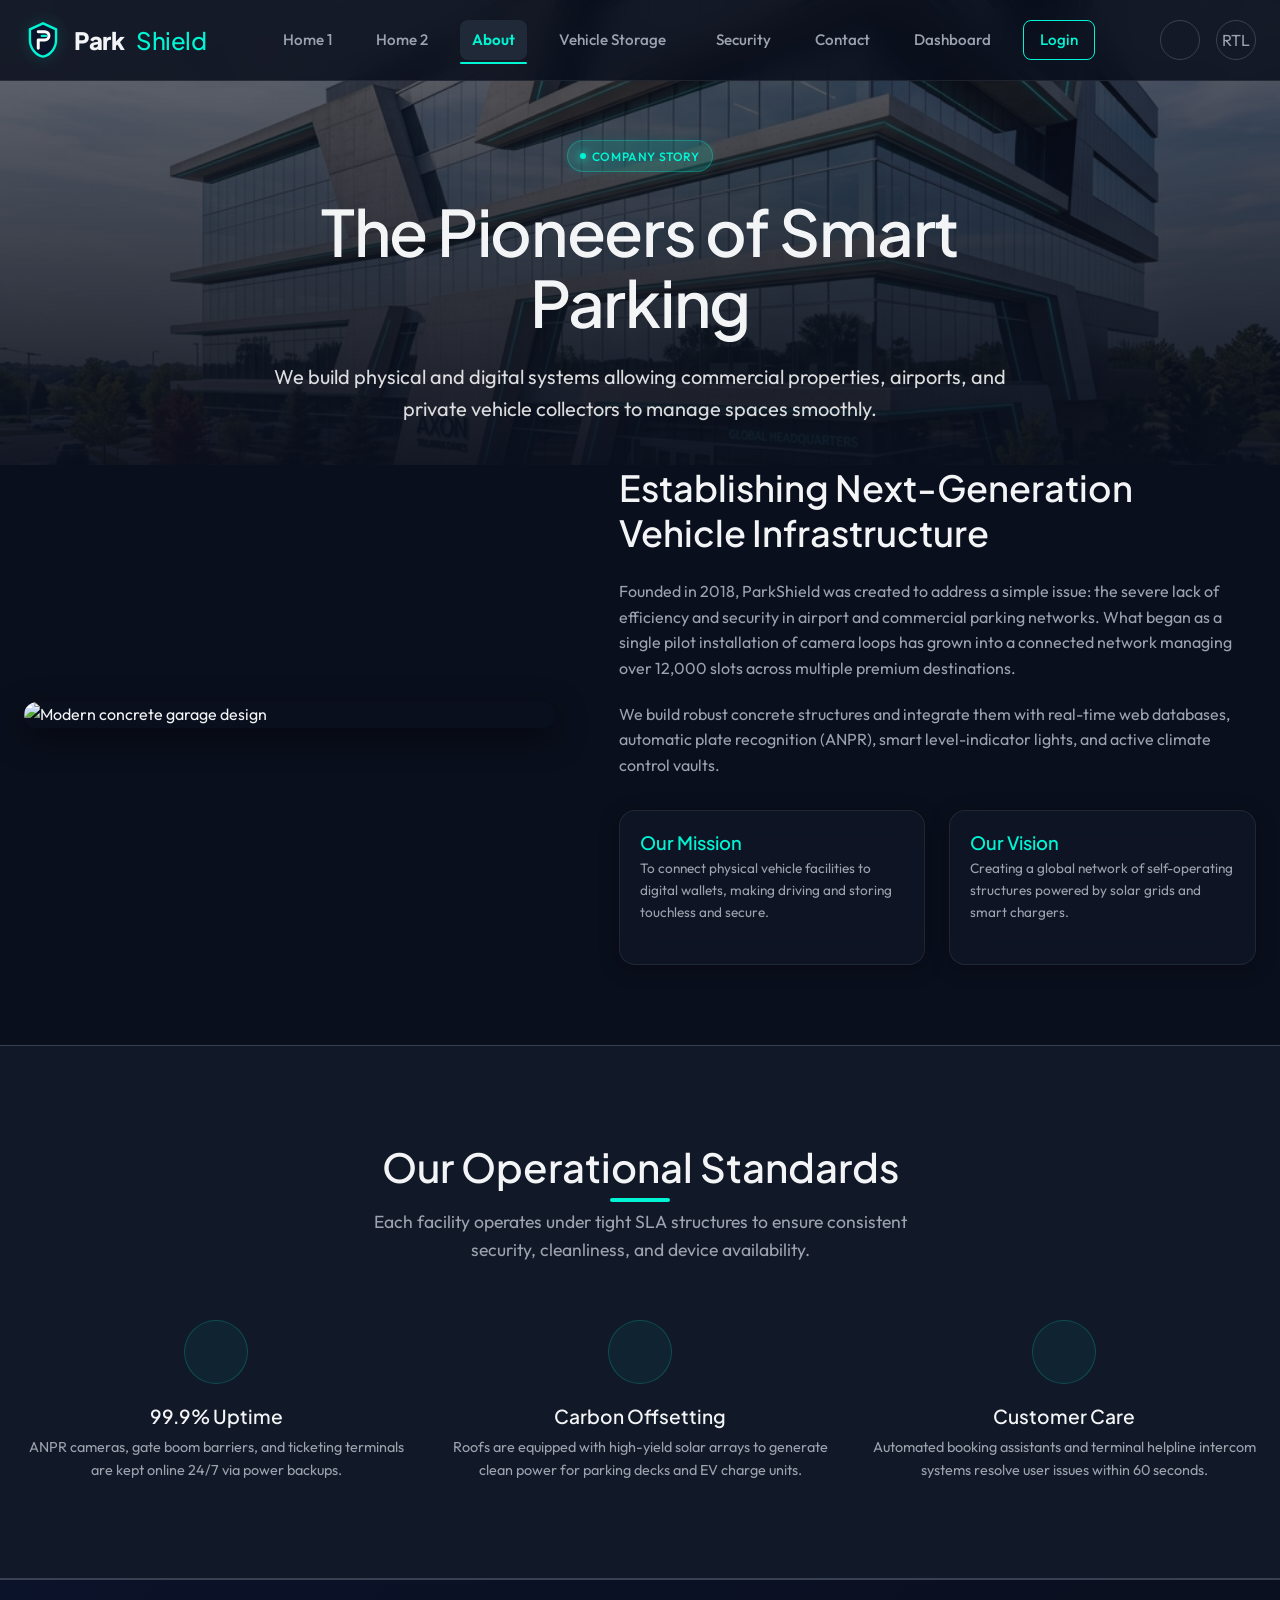
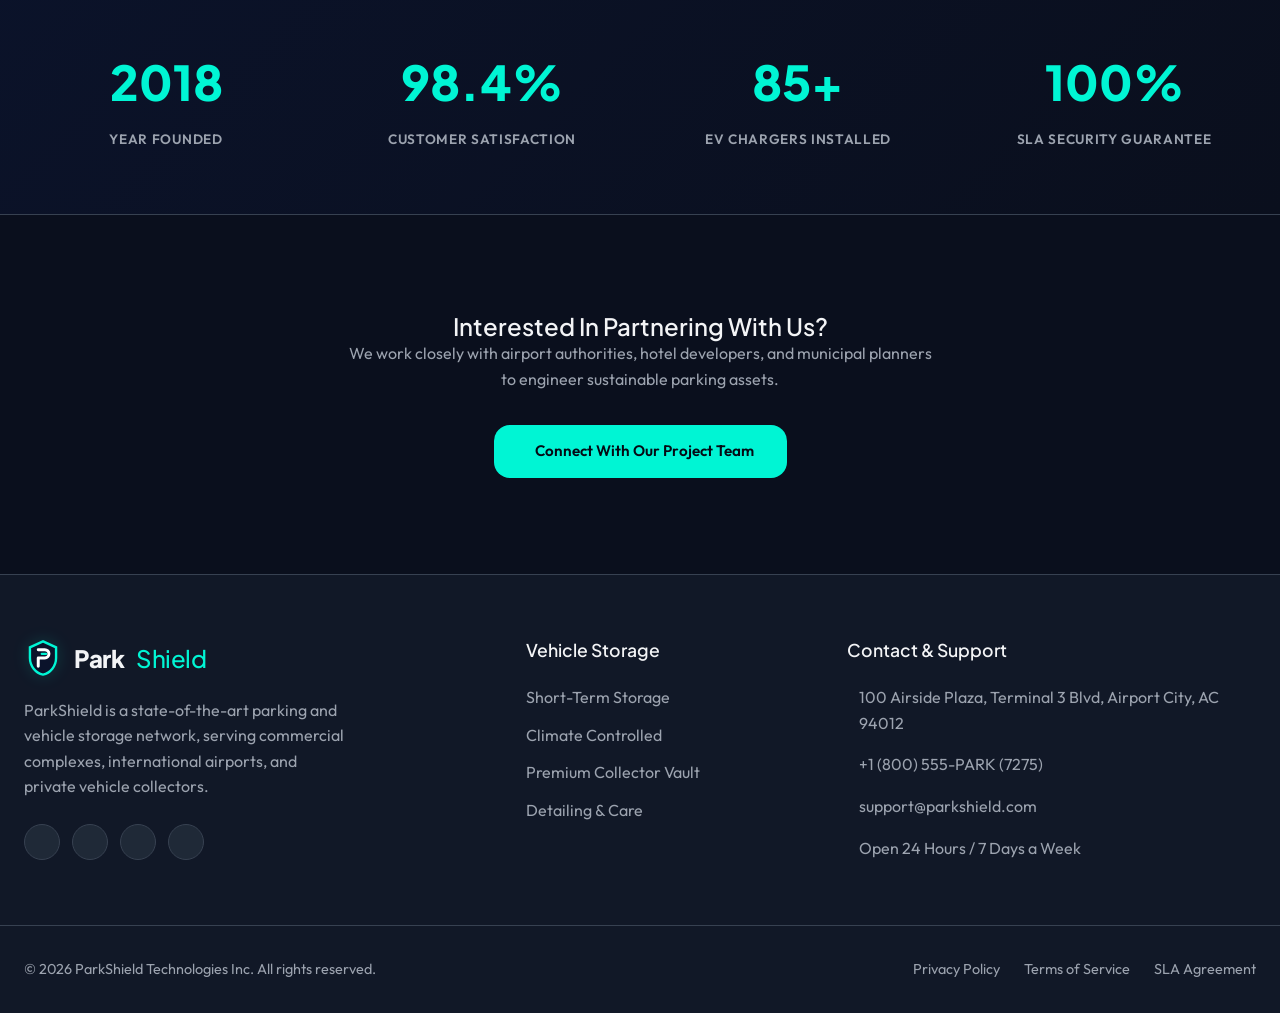
==== commit 642cb240: "index" ====
--- a/about.html
+++ b/about.html
@@ -5,7 +5,7 @@
   <meta name="viewport" content="width=device-width, initial-scale=1.0">
   <title>ParkShield | Company History, Mission &amp; Standards</title>
   <meta name="description" content="Read the story behind ParkShield. From small local garages to international airport terminals, discover our mission to secure modern mobility infrastructure.">
-  <link rel="stylesheet" href="styles.css">
+  <link rel="stylesheet" href="styles.css?v=1.1">
   <link rel="icon" type="image/svg+xml" href="favicon.svg">
 </head>
 <body>
--- a/styles.css
+++ b/styles.css
@@ -5,6 +5,7 @@
 @import url('https://fonts.googleapis.com/css2?family=Outfit:wght@300;400;500;600;700;800&family=Plus+Jakarta+Sans:wght@400;500;600;700;800&display=swap');
 
 :root {
+  color-scheme: dark;
   /* Fonts */
   --font-body: 'Outfit', sans-serif;
   --font-heading: 'Plus Jakarta Sans', sans-serif;
@@ -46,10 +47,12 @@
   --transition-fast: 0.2s cubic-bezier(0.4, 0, 0.2, 1);
   --transition-normal: 0.3s cubic-bezier(0.4, 0, 0.2, 1);
   --transition-slow: 0.5s cubic-bezier(0.4, 0, 0.2, 1);
+  --hero-overlay: linear-gradient(180deg, rgba(10, 15, 29, 0.5) 0%, rgba(10, 15, 29, 0.95) 100%);
 }
 
 /* Light Theme Variables overrides */
 [data-theme="light"] {
+  color-scheme: light;
   --bg-primary: #f8fafc;
   --bg-secondary: #ffffff;
   --bg-tertiary: #f1f5f9;
@@ -69,6 +72,7 @@
   --shadow-md: 0 4px 20px rgba(0, 0, 0, 0.08);
   --shadow-lg: 0 10px 30px rgba(0, 0, 0, 0.12);
   --shadow-glow: 0 0 20px rgba(14, 165, 233, 0.15);
+  --hero-overlay: linear-gradient(180deg, rgba(248, 250, 252, 0.4) 0%, rgba(248, 250, 252, 1) 100%);
 }
 
 /* ==========================================================================
@@ -97,7 +101,7 @@
 
 h1, h2, h3, h4, h5, h6 {
   font-family: var(--font-heading);
-  font-weight: 700;
+  font-weight: 550;
   line-height: 1.25;
   color: var(--text-primary);
 }
@@ -191,7 +195,7 @@
   gap: 0.35rem;
   padding: 0.35rem 0.75rem;
   font-size: 0.75rem;
-  font-weight: 600;
+  font-weight: 550;
   text-transform: uppercase;
   border-radius: 50px;
   letter-spacing: 0.05em;
@@ -216,8 +220,8 @@
 .badge-info { background: rgba(59, 130, 246, 0.15); color: var(--color-info); }
 .badge-info .badge-dot { background: var(--color-info); }
 
-.badge-accent { background: rgba(0, 245, 212, 0.15); color: var(--color-accent); }
-.badge-accent .badge-dot { background: var(--color-accent); }
+.badge-accent { background: rgba(var(--color-accent-rgb), 0.15); color: var(--color-accent); border: 1px solid rgba(var(--color-accent-rgb), 0.3); box-shadow: 0 0 12px rgba(var(--color-accent-rgb), 0.1); }
+.badge-accent .badge-dot { background: var(--color-accent); box-shadow: 0 0 8px var(--color-accent); }
 
 /* Buttons */
 .btn {
@@ -242,6 +246,18 @@
   background: var(--color-accent-hover);
   transform: translateY(-2px);
   box-shadow: var(--shadow-glow);
+}
+
+/* Hero CTA Primary Button Glow & Highlight */
+.hero-text .btn-primary,
+.hero-h2-actions .btn-primary {
+  box-shadow: var(--shadow-glow), 0 4px 14px rgba(var(--color-accent-rgb), 0.4);
+}
+
+.hero-text .btn-primary:hover,
+.hero-h2-actions .btn-primary:hover {
+  transform: translateY(-3px);
+  box-shadow: var(--shadow-glow), 0 6px 20px rgba(var(--color-accent-rgb), 0.6);
 }
 
 .btn-secondary {
@@ -503,7 +519,7 @@
   color: var(--text-primary);
   font-size: 1.1rem;
   margin-bottom: 1.5rem;
-  font-weight: 600;
+  font-weight: 550;
 }
 
 .footer-links {
@@ -593,6 +609,10 @@
   color: rgba(255, 255, 255, 0.8);
   margin-bottom: 2rem;
   max-width: 580px;
+}
+
+[data-theme="light"] .hero-text h1 {
+  color: var(--text-primary);
 }
 
 [data-theme="light"] .hero-text p {
@@ -762,6 +782,26 @@
   font-size: 0.9rem;
 }
 
+/* Availability Grid */
+.availability-grid {
+  grid-template-columns: 1fr 1.2fr;
+  gap: 4rem;
+  align-items: center;
+}
+
+.split-grid {
+  grid-template-columns: 1.1fr 0.9fr;
+  gap: 4rem;
+  align-items: center;
+}
+
+@media (max-width: 1024px) {
+  .availability-grid, .split-grid {
+    grid-template-columns: 1fr;
+    gap: 3rem;
+  }
+}
+
 /* Statistics facility counts */
 .stats-banner {
   background: linear-gradient(135deg, rgba(11, 19, 43, 0.9) 0%, rgba(10, 15, 29, 0.95) 100%);
@@ -959,6 +999,10 @@
   margin-bottom: 2.5rem;
 }
 
+[data-theme="light"] .hero-h2-content h1 {
+  color: var(--text-primary);
+}
+
 [data-theme="light"] .hero-h2-content p {
   color: var(--text-secondary);
 }
@@ -980,6 +1024,13 @@
   padding: 3rem 2rem;
   position: relative;
   overflow: hidden;
+  display: flex;
+  flex-direction: column;
+  height: 100%;
+}
+
+.pricing-card .btn {
+  margin-top: auto;
 }
 
 .pricing-card.premium-plan {
@@ -1559,6 +1610,19 @@
   padding: 2rem;
 }
 
+[data-theme="light"] .auth-page .theme-toggle,
+[data-theme="light"] .auth-page .rtl-toggle {
+  color: #e2e8f0;
+  border-color: rgba(255, 255, 255, 0.2);
+}
+
+[data-theme="light"] .auth-page .theme-toggle:hover,
+[data-theme="light"] .auth-page .rtl-toggle:hover {
+  background: rgba(255, 255, 255, 0.1);
+  color: #ffffff;
+  border-color: var(--color-accent);
+}
+
 .auth-card {
   width: 100%;
   max-width: 480px;
@@ -1762,12 +1826,14 @@
   width: 240px;
 }
 
-.topbar-search i {
+.topbar-search i,
+.topbar-search svg {
   position: absolute;
   left: 1rem;
   top: 50%;
   transform: translateY(-50%);
   color: var(--text-muted);
+  pointer-events: none;
 }
 
 .topbar-search input {
@@ -1821,7 +1887,7 @@
 }
 
 .user-info-sm h5 {
-  font-weight: 600;
+  font-weight: 550;
 }
 
 .user-info-sm span {
@@ -1868,7 +1934,7 @@
 
 .widget-number {
   font-size: 1.75rem;
-  font-weight: 800;
+  font-weight: 550;
   font-family: var(--font-heading);
 }
 
@@ -1929,7 +1995,7 @@
 
 .dashboard-table th {
   color: var(--text-secondary);
-  font-weight: 600;
+  font-weight: 550;
   background: rgba(255,255,255,0.01);
 }
 
@@ -2369,7 +2435,11 @@
 [dir="rtl"] .dashboard-sidebar { border-right: none; border-left: 1px solid var(--border-color); }
 [dir="rtl"] .sidebar-item.active .sidebar-item-btn { border-left: none; border-right: 3px solid var(--color-accent); padding-left: 1rem; padding-right: calc(1rem - 3px); }
 
-[dir="rtl"] .topbar-search i { left: auto; right: 1rem; }
+[dir="rtl"] .topbar-search i,
+[dir="rtl"] .topbar-search svg {
+  left: auto;
+  right: 1rem;
+}
 [dir="rtl"] .topbar-search input { padding-left: 1rem; padding-right: 2.5rem; }
 
 [dir="rtl"] .notification-item { border-left: none; border-right: 4px solid var(--border-color); }
@@ -2380,6 +2450,16 @@
 [dir="rtl"] .contact-info-icon { margin-left: 0.5rem; }
 [dir="rtl"] .back-to-top { right: auto; left: 30px; }
 
+[dir="rtl"] .toggle-password {
+  right: auto;
+  left: 1rem;
+}
+
+[dir="rtl"] .auth-page .navbar-actions {
+  right: auto;
+  left: 2rem;
+}
+
 /* ==========================================================================
    ANIMATIONS & KEYFRAMES
    ========================================================================== */
@@ -2399,6 +2479,21 @@
    ========================================================================== */
 
 @media (max-width: 1024px) {
+  .auth-page {
+    flex-direction: column;
+    justify-content: flex-start;
+    padding: 6rem 1.5rem 2rem 1.5rem;
+    position: relative;
+  }
+
+  .auth-page .navbar-actions {
+    position: absolute;
+    top: 1.5rem;
+    left: 50%;
+    transform: translateX(-50%);
+    right: auto;
+  }
+
   html {
     font-size: 15px;
   }
@@ -2434,7 +2529,33 @@
   .gallery-g5 { grid-column: span 1; }
 }
 
-@media (max-width: 768px) {
+@media (max-width: 1150px) {
+  .logo {
+    order: 1;
+  }
+
+  .navbar-actions {
+    order: 2;
+    margin-left: auto;
+    margin-right: 1.5rem;
+  }
+  
+  [dir="rtl"] .navbar-actions {
+    order: 2;
+    margin-left: 1.5rem;
+    margin-right: auto;
+  }
+
+  .nav-container {
+    order: 3;
+    display: flex;
+    align-items: center;
+  }
+  
+  [dir="rtl"] .nav-container {
+    order: 3;
+  }
+
   .section-padding {
     padding-top: 4rem;
     padding-bottom: 4rem;
@@ -2579,6 +2700,10 @@
   }
   
   /* Dashboard layout responsiveness */
+  .dashboard-container {
+    display: block;
+  }
+
   .dashboard-sidebar {
     position: fixed;
     top: 0;
@@ -2621,6 +2746,64 @@
   
   .dashboard-content-body {
     padding: 1.5rem 1rem;
+    overflow-x: hidden;
+  }
+
+  .dashboard-columns-split {
+    grid-template-columns: minmax(0, 1fr);
+  }
+
+  .dashboard-topbar {
+    padding: 0 1rem;
+  }
+  
+  .topbar-title {
+    font-size: 1.15rem;
+  }
+  
+  .topbar-right {
+    gap: 0.75rem;
+  }
+  
+  .user-info-sm {
+    display: none;
+  }
+}
+
+@media (max-width: 768px) {
+  .footer-grid {
+    grid-template-columns: 1fr;
+    gap: 2.5rem;
+  }
+  
+  .footer-bottom {
+    flex-direction: column;
+    gap: 1rem;
+    text-align: center;
+  }
+  
+  .footer-bottom-links {
+    justify-content: center;
+    flex-wrap: wrap;
+    gap: 1rem;
+  }
+
+  .gallery-grid {
+    grid-template-columns: 1fr;
+    grid-template-rows: repeat(5, 200px);
+  }
+
+  .gallery-g1, .gallery-g2, .gallery-g3, .gallery-g4, .gallery-g5 {
+    grid-column: span 1;
+  }
+
+  /* Collapse static multi-column layouts to single column on tablet/mobile */
+  .dashboard-panel .grid[style*="1.3fr"],
+  .dashboard-panel .grid[style*="1.2fr"],
+  .dashboard-panel .grid[style*="1fr 1fr"],
+  .dashboard-panel .grid[style*="1fr 1fr 1fr"] {
+    grid-template-columns: minmax(0, 1fr) !important;
+    gap: 1.25rem !important;
   }
 }
 
@@ -2639,6 +2822,39 @@
   
   .modal-content {
     padding: 2rem 1.25rem;
+  }
+
+  /* Dashboard topbar sizing optimization for small mobile viewports */
+  .dashboard-topbar {
+    padding: 0 0.5rem !important;
+  }
+  
+  .topbar-left {
+    gap: 0.5rem !important;
+  }
+  
+  .topbar-title {
+    font-size: 0.95rem !important;
+    white-space: nowrap !important;
+    overflow: hidden !important;
+    text-overflow: ellipsis !important;
+    max-width: 120px !important;
+  }
+  
+  .topbar-right {
+    gap: 0.4rem !important;
+  }
+  
+  .topbar-right .rtl-toggle {
+    padding: 0.2rem 0.4rem !important;
+    font-size: 0.75rem !important;
+    height: auto !important;
+    width: auto !important;
+  }
+
+  /* Collapse widgets row to single column on mobile */
+  .dashboard-widgets-grid {
+    grid-template-columns: minmax(0, 1fr) !important;
   }
 }
 
@@ -2730,3 +2946,76 @@
   font-weight: 600;
   background: rgba(0, 245, 212, 0.05);
 }
+
+/* Brighten hero section badges in light mode */
+[data-theme="light"] .hero-h1 .badge-accent,
+[data-theme="light"] .hero-h2 .badge-accent,
+[data-theme="light"] .hero-about .badge-accent,
+[data-theme="light"] .hero-security .badge-accent,
+[data-theme="light"] .hero-contact .badge-accent {
+  color: #ffffff;
+  border-color: rgba(0, 245, 212, 0.4);
+  background: rgba(0, 245, 212, 0.15);
+}
+[data-theme="light"] .hero-h1 .badge-accent .badge-dot,
+[data-theme="light"] .hero-h2 .badge-accent .badge-dot,
+[data-theme="light"] .hero-about .badge-accent .badge-dot,
+[data-theme="light"] .hero-security .badge-accent .badge-dot,
+[data-theme="light"] .hero-contact .badge-accent .badge-dot {
+  background: #00f5d4;
+  box-shadow: 0 0 8px #00f5d4;
+}
+
+/* Color scheme for native controls to match light/dark themes */
+input, select, textarea {
+  color-scheme: dark;
+}
+
+[data-theme="light"] input,
+[data-theme="light"] select,
+[data-theme="light"] textarea {
+  color-scheme: light;
+}
+
+/* Style browser native date/time picker indicator icons with custom SVG backgrounds */
+input[type="date"]::-webkit-calendar-picker-indicator {
+  background-image: url('data:image/svg+xml;utf8,<svg xmlns="http://www.w3.org/2000/svg" width="24" height="24" viewBox="0 0 24 24" fill="none" stroke="%23ffffff" stroke-width="2" stroke-linecap="round" stroke-linejoin="round"><rect x="3" y="4" width="18" height="18" rx="2" ry="2"></rect><line x1="16" y1="2" x2="16" y2="6"></line><line x1="8" y1="2" x2="8" y2="6"></line><line x1="3" y1="10" x2="21" y2="10"></line></svg>') !important;
+  background-size: contain;
+  background-repeat: no-repeat;
+  background-position: center;
+  filter: none !important;
+  cursor: pointer;
+  opacity: 0.9 !important;
+  transition: opacity var(--transition-fast);
+}
+
+input[type="time"]::-webkit-calendar-picker-indicator {
+  background-image: url('data:image/svg+xml;utf8,<svg xmlns="http://www.w3.org/2000/svg" width="24" height="24" viewBox="0 0 24 24" fill="none" stroke="%23ffffff" stroke-width="2" stroke-linecap="round" stroke-linejoin="round"><circle cx="12" cy="12" r="10"></circle><polyline points="12 6 12 12 16 14"></polyline></svg>') !important;
+  background-size: contain;
+  background-repeat: no-repeat;
+  background-position: center;
+  filter: none !important;
+  cursor: pointer;
+  opacity: 0.9 !important;
+  transition: opacity var(--transition-fast);
+}
+
+input[type="date"]::-webkit-calendar-picker-indicator:hover,
+input[type="time"]::-webkit-calendar-picker-indicator:hover {
+  opacity: 1 !important;
+}
+
+[data-theme="light"] input[type="date"]::-webkit-calendar-picker-indicator {
+  background-image: url('data:image/svg+xml;utf8,<svg xmlns="http://www.w3.org/2000/svg" width="24" height="24" viewBox="0 0 24 24" fill="none" stroke="%230f172a" stroke-width="2" stroke-linecap="round" stroke-linejoin="round"><rect x="3" y="4" width="18" height="18" rx="2" ry="2"></rect><line x1="16" y1="2" x2="16" y2="6"></line><line x1="8" y1="2" x2="8" y2="6"></line><line x1="3" y1="10" x2="21" y2="10"></line></svg>') !important;
+  opacity: 0.7 !important;
+}
+
+[data-theme="light"] input[type="time"]::-webkit-calendar-picker-indicator {
+  background-image: url('data:image/svg+xml;utf8,<svg xmlns="http://www.w3.org/2000/svg" width="24" height="24" viewBox="0 0 24 24" fill="none" stroke="%230f172a" stroke-width="2" stroke-linecap="round" stroke-linejoin="round"><circle cx="12" cy="12" r="10"></circle><polyline points="12 6 12 12 16 14"></polyline></svg>') !important;
+  opacity: 0.7 !important;
+}
+
+[data-theme="light"] input[type="date"]::-webkit-calendar-picker-indicator:hover,
+[data-theme="light"] input[type="time"]::-webkit-calendar-picker-indicator:hover {
+  opacity: 1 !important;
+}
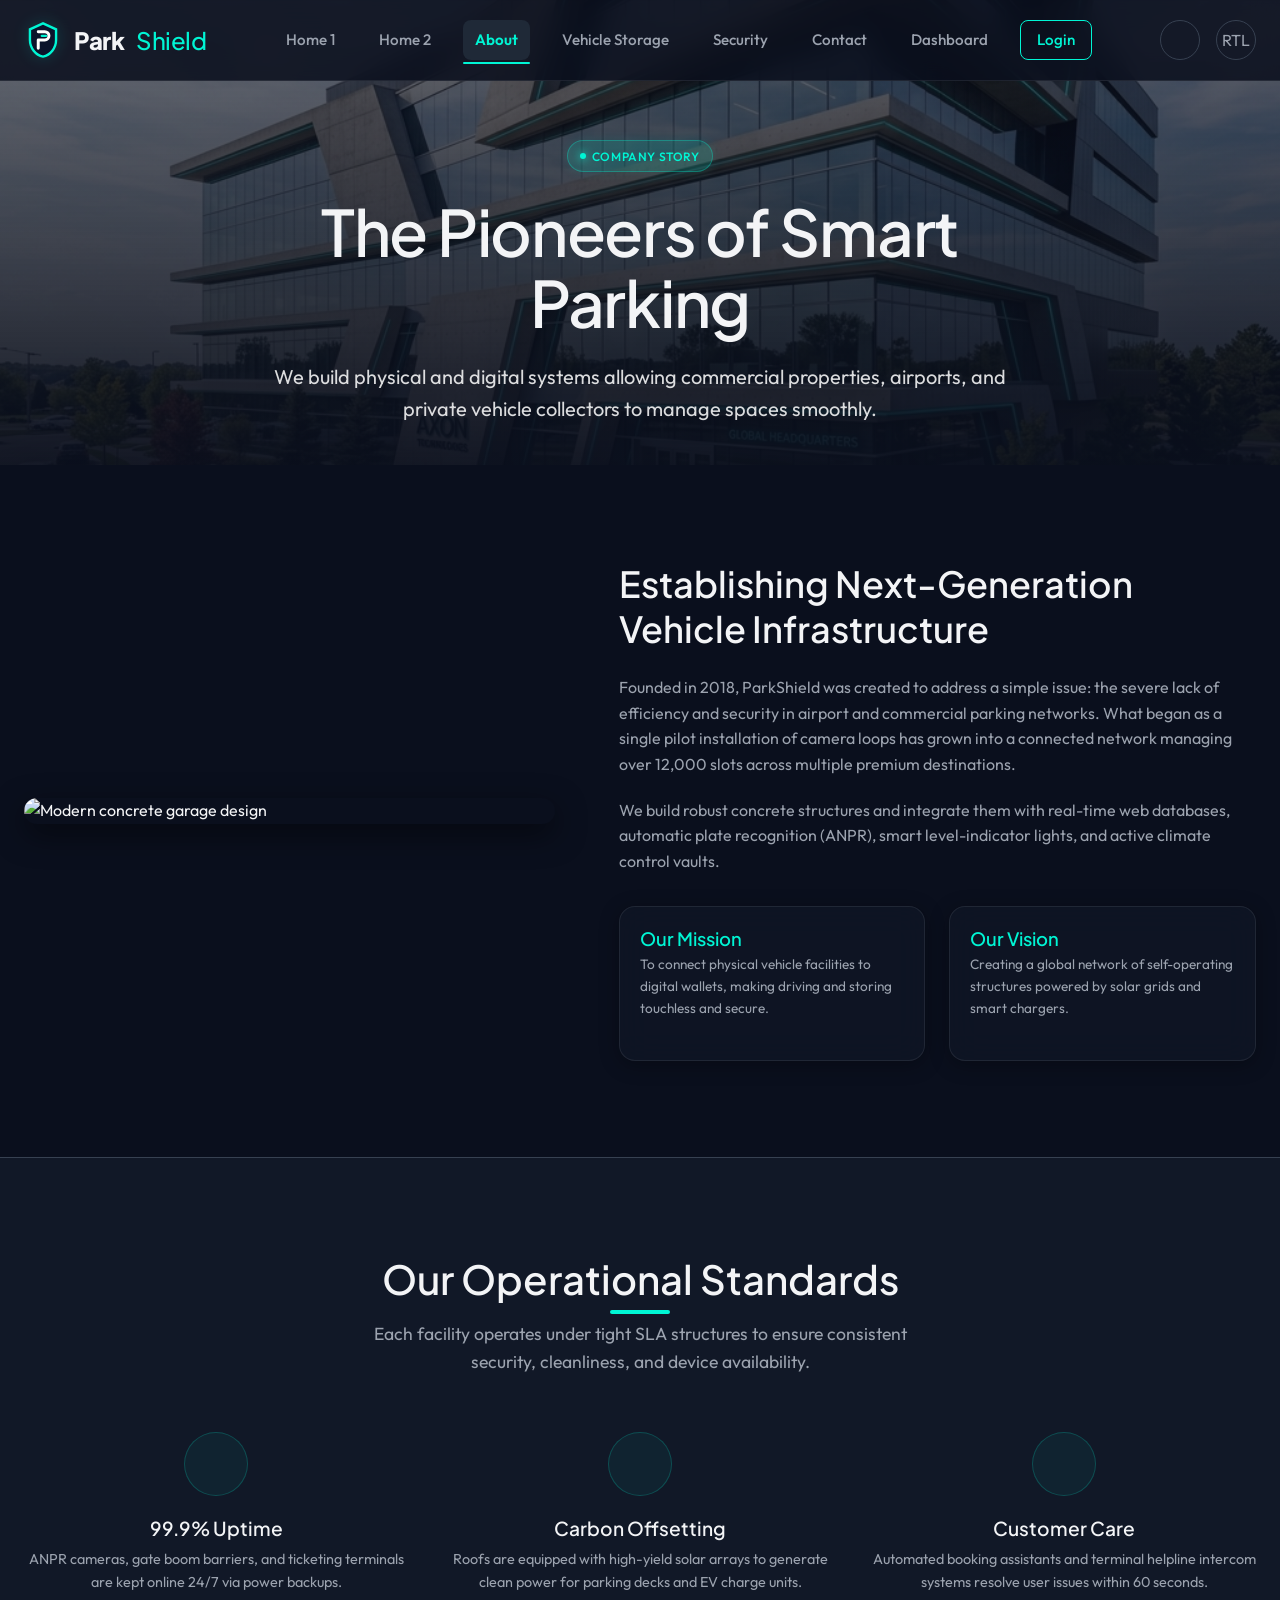
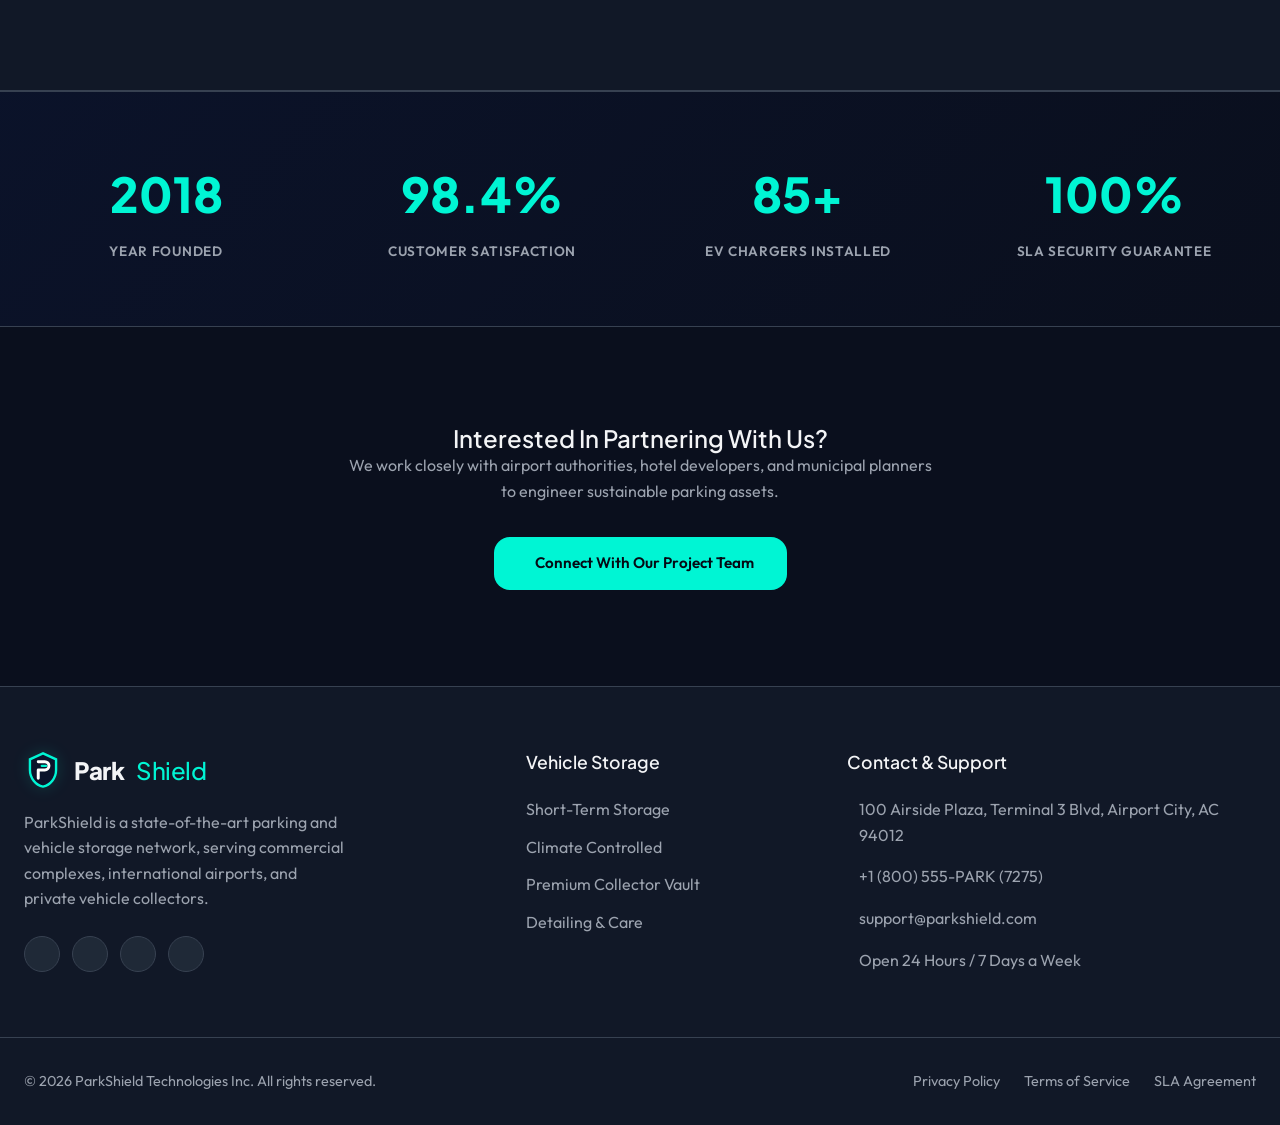
==== commit 2c2e2723: "index" ====
--- a/about.html
+++ b/about.html
@@ -33,14 +33,7 @@
           <li class="nav-item"><a href="home2.html" class="nav-link">Home 2</a></li>
           <li class="nav-item"><a href="about.html" class="nav-link">About</a></li>
           
-          <li class="nav-item">
-            <a href="storage.html" class="nav-link">Vehicle Storage <i class="fas fa-chevron-down" style="font-size:0.75rem; margin-left:2px;"></i></a>
-            <ul class="dropdown-menu">
-              <li class="dropdown-item"><a href="storage.html#short-term">Short-Term Storage</a></li>
-              <li class="dropdown-item"><a href="storage.html#long-term">Long-Term Storage</a></li>
-              <li class="dropdown-item"><a href="storage.html#premium">Premium Storage</a></li>
-            </ul>
-          </li>
+          <li class="nav-item"><a href="storage.html" class="nav-link">Vehicle Storage</a></li>
           
           <li class="nav-item"><a href="security.html" class="nav-link">Security</a></li>
           <li class="nav-item"><a href="contact.html" class="nav-link">Contact</a></li>
@@ -74,7 +67,7 @@
   </section>
 
   <!-- Company Story Row -->
-  <section class="container" style="margin-bottom: 5rem;">
+  <section class="section-padding container">
     <div class="about-company-row grid">
       <div>
         <img src="https://images.unsplash.com/photo-1590674899484-d5640e854abe?auto=format&fit=crop&w=800&q=80" alt="Modern concrete garage design" style="border-radius: var(--radius-lg); box-shadow: var(--shadow-lg); width:100%;">
--- a/styles.css
+++ b/styles.css
@@ -263,7 +263,7 @@
 .btn-secondary {
   background: transparent;
   color: var(--text-primary);
-  border-color: var(--border-color);
+  border-color: var(--text-primary);
 }
 
 .btn-secondary:hover {
@@ -675,6 +675,11 @@
   font-weight: 500;
 }
 
+.widget-input-wrapper select option {
+  background-color: var(--bg-secondary);
+  color: var(--text-primary);
+}
+
 .widget-input-wrapper:focus-within {
   border-color: var(--color-accent);
   box-shadow: 0 0 10px rgba(0, 245, 212, 0.1);
@@ -734,7 +739,7 @@
 .timeline-flow::after {
   content: '';
   position: absolute;
-  top: 50px;
+  top: 30px;
   left: 10%;
   right: 10%;
   height: 2px;
@@ -2856,6 +2861,20 @@
   .dashboard-widgets-grid {
     grid-template-columns: minmax(0, 1fr) !important;
   }
+
+  /* Collapse card buttons/actions row to vertical stacking and prevent overflow */
+  .dashboard-panel .flex[style*="gap"] {
+    flex-direction: column !important;
+  }
+  .dashboard-panel .flex[style*="gap"] button,
+  .dashboard-panel .flex[style*="gap"] a {
+    width: 100% !important;
+    margin-right: 0 !important;
+    margin-left: 0 !important;
+  }
+  .dashboard-panel .glass-card {
+    padding: 1.25rem !important;
+  }
 }
 
 /* Social Login Styles */
@@ -2953,7 +2972,7 @@
 [data-theme="light"] .hero-about .badge-accent,
 [data-theme="light"] .hero-security .badge-accent,
 [data-theme="light"] .hero-contact .badge-accent {
-  color: #ffffff;
+  color: var(--color-accent);
   border-color: rgba(0, 245, 212, 0.4);
   background: rgba(0, 245, 212, 0.15);
 }
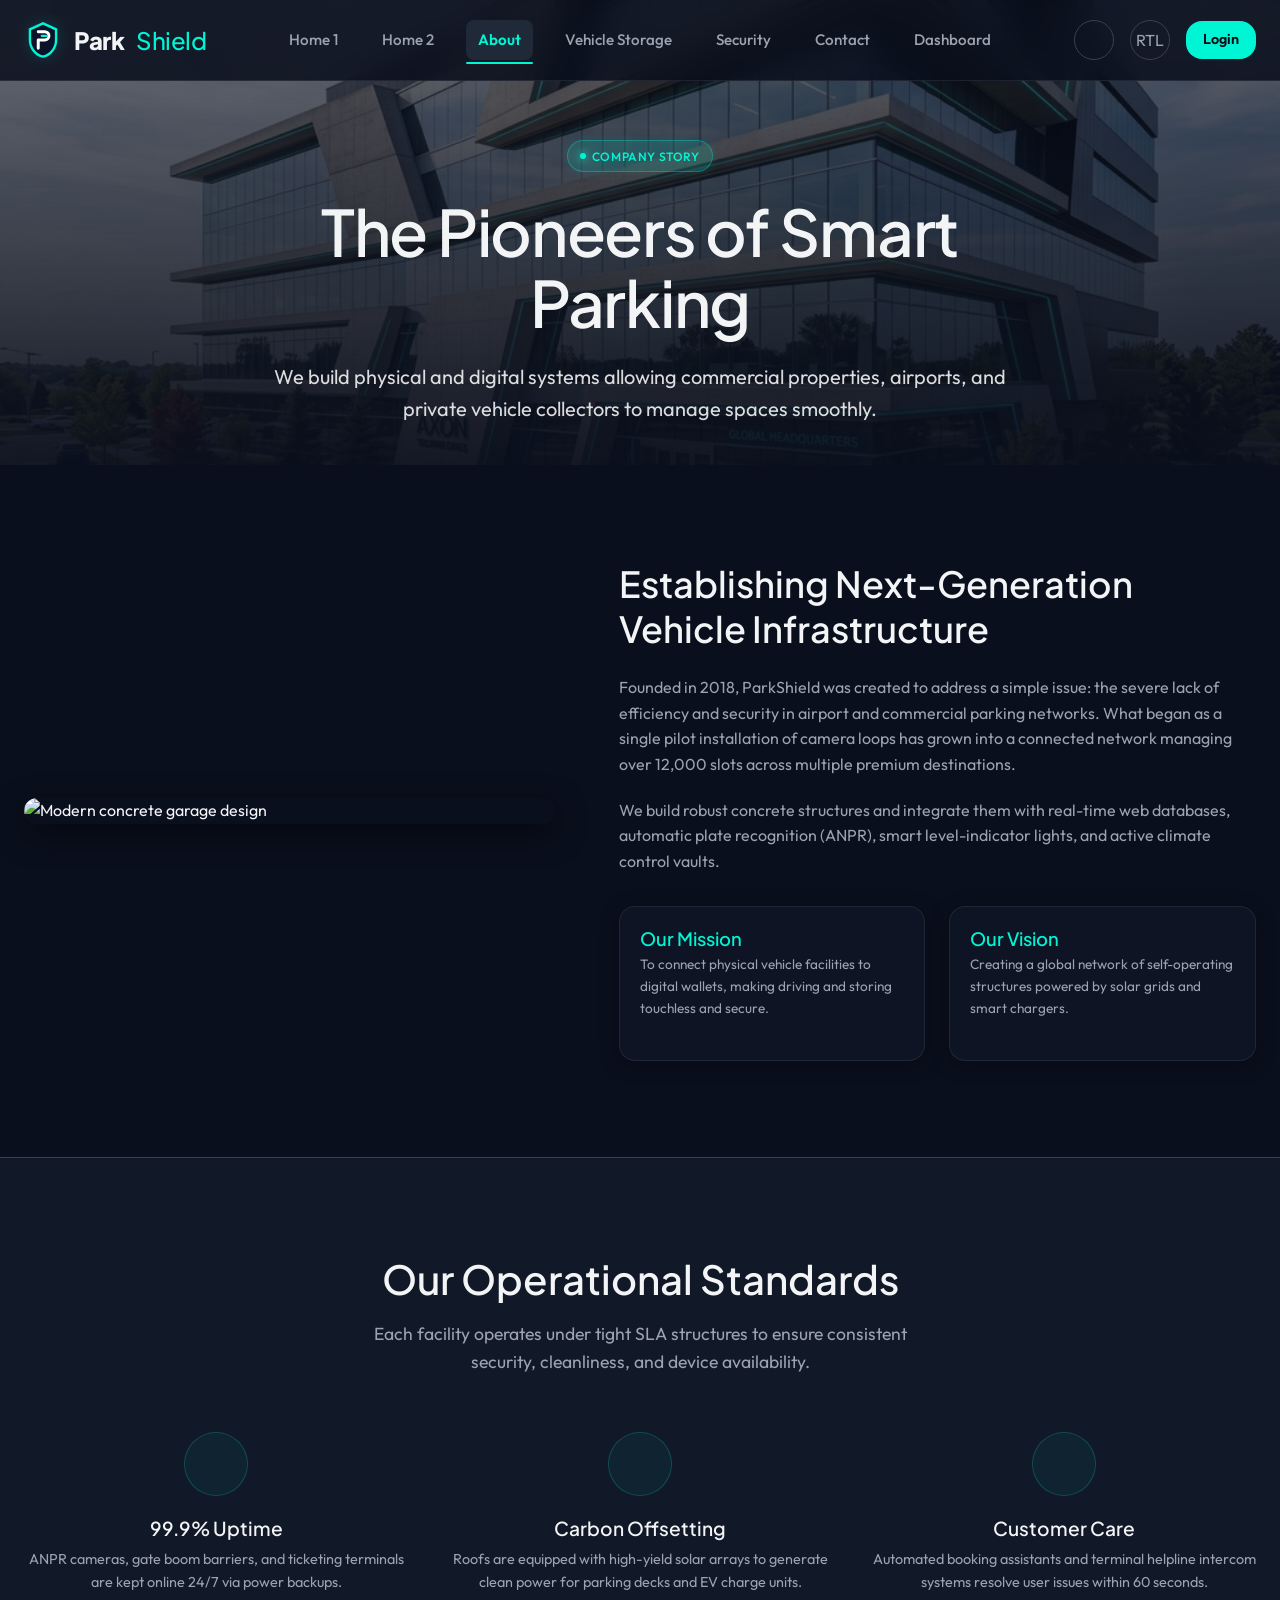
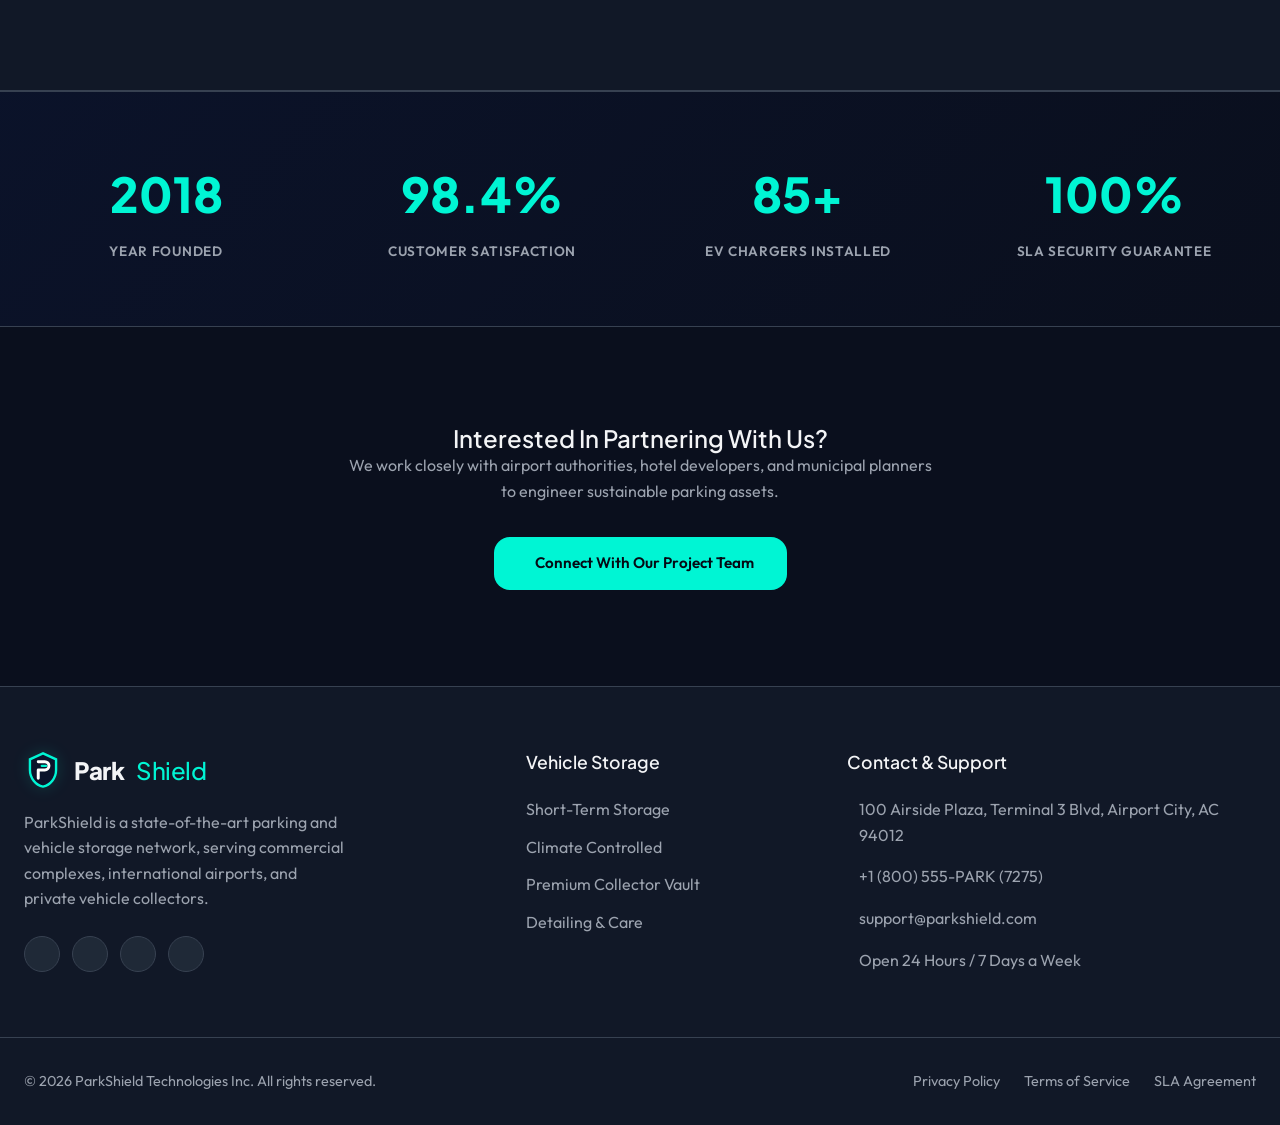
==== commit c3ba407b: "index" ====
--- a/about.html
+++ b/about.html
@@ -38,7 +38,14 @@
           <li class="nav-item"><a href="security.html" class="nav-link">Security</a></li>
           <li class="nav-item"><a href="contact.html" class="nav-link">Contact</a></li>
           <li class="nav-item"><a href="dashboard.html" class="nav-link">Dashboard</a></li>
-          <li class="nav-item"><a href="login.html" class="nav-link" style="border:1px solid var(--color-accent); color:var(--color-accent); padding:0.4rem 1rem;">Login</a></li>
+          <li class="mobile-nav-actions">
+            <button class="theme-toggle" aria-label="Toggle Theme">
+              <i class="fas fa-sun"></i>
+            </button>
+            <button class="rtl-toggle" aria-label="Toggle RTL">
+              <span>RTL</span>
+            </button>
+          </li>
         </ul>
       </nav>
       
@@ -49,6 +56,7 @@
         <button class="rtl-toggle" id="rtl-toggle" aria-label="Toggle RTL">
           <span>RTL</span>
         </button>
+        <a href="login.html" class="btn btn-primary" style="padding: 0.4rem 1rem; font-size: 0.9rem;">Login</a>
       </div>
     </div>
   </header>
--- a/styles.css
+++ b/styles.css
@@ -164,22 +164,6 @@
   display: inline-block;
 }
 
-.section-title::after {
-  content: '';
-  position: absolute;
-  bottom: -10px;
-  left: 50%;
-  transform: translateX(-50%);
-  width: 60px;
-  height: 4px;
-  background: var(--color-accent);
-  border-radius: 2px;
-}
-
-.section-title.left-align::after {
-  left: 0;
-  transform: none;
-}
 
 .section-subtitle {
   font-size: 1.1rem;
@@ -446,6 +430,16 @@
   border-color: var(--color-accent);
 }
 
+.mobile-nav-actions {
+  display: none;
+  width: 100%;
+  margin-top: 1rem;
+  padding-top: 1rem;
+  border-top: 1px solid var(--border-color);
+  gap: 1rem;
+  align-items: center;
+}
+
 /* Mobile Menu Button */
 .mobile-menu-btn {
   display: none;
@@ -2543,6 +2537,15 @@
     order: 2;
     margin-left: auto;
     margin-right: 1.5rem;
+  }
+  
+  .navbar-actions .theme-toggle,
+  .navbar-actions .rtl-toggle {
+    display: none;
+  }
+
+  .mobile-nav-actions {
+    display: flex;
   }
   
   [dir="rtl"] .navbar-actions {
@@ -2966,23 +2969,23 @@
   background: rgba(0, 245, 212, 0.05);
 }
 
-/* Brighten hero section badges in light mode */
+/* Fix hero section badges contrast in light mode */
 [data-theme="light"] .hero-h1 .badge-accent,
 [data-theme="light"] .hero-h2 .badge-accent,
 [data-theme="light"] .hero-about .badge-accent,
 [data-theme="light"] .hero-security .badge-accent,
 [data-theme="light"] .hero-contact .badge-accent {
-  color: var(--color-accent);
-  border-color: rgba(0, 245, 212, 0.4);
-  background: rgba(0, 245, 212, 0.15);
+  color: #ffffff;
+  border-color: var(--color-accent);
+  background: var(--color-accent);
 }
 [data-theme="light"] .hero-h1 .badge-accent .badge-dot,
 [data-theme="light"] .hero-h2 .badge-accent .badge-dot,
 [data-theme="light"] .hero-about .badge-accent .badge-dot,
 [data-theme="light"] .hero-security .badge-accent .badge-dot,
 [data-theme="light"] .hero-contact .badge-accent .badge-dot {
-  background: #00f5d4;
-  box-shadow: 0 0 8px #00f5d4;
+  background: #ffffff;
+  box-shadow: 0 0 8px rgba(255, 255, 255, 0.8);
 }
 
 /* Color scheme for native controls to match light/dark themes */
